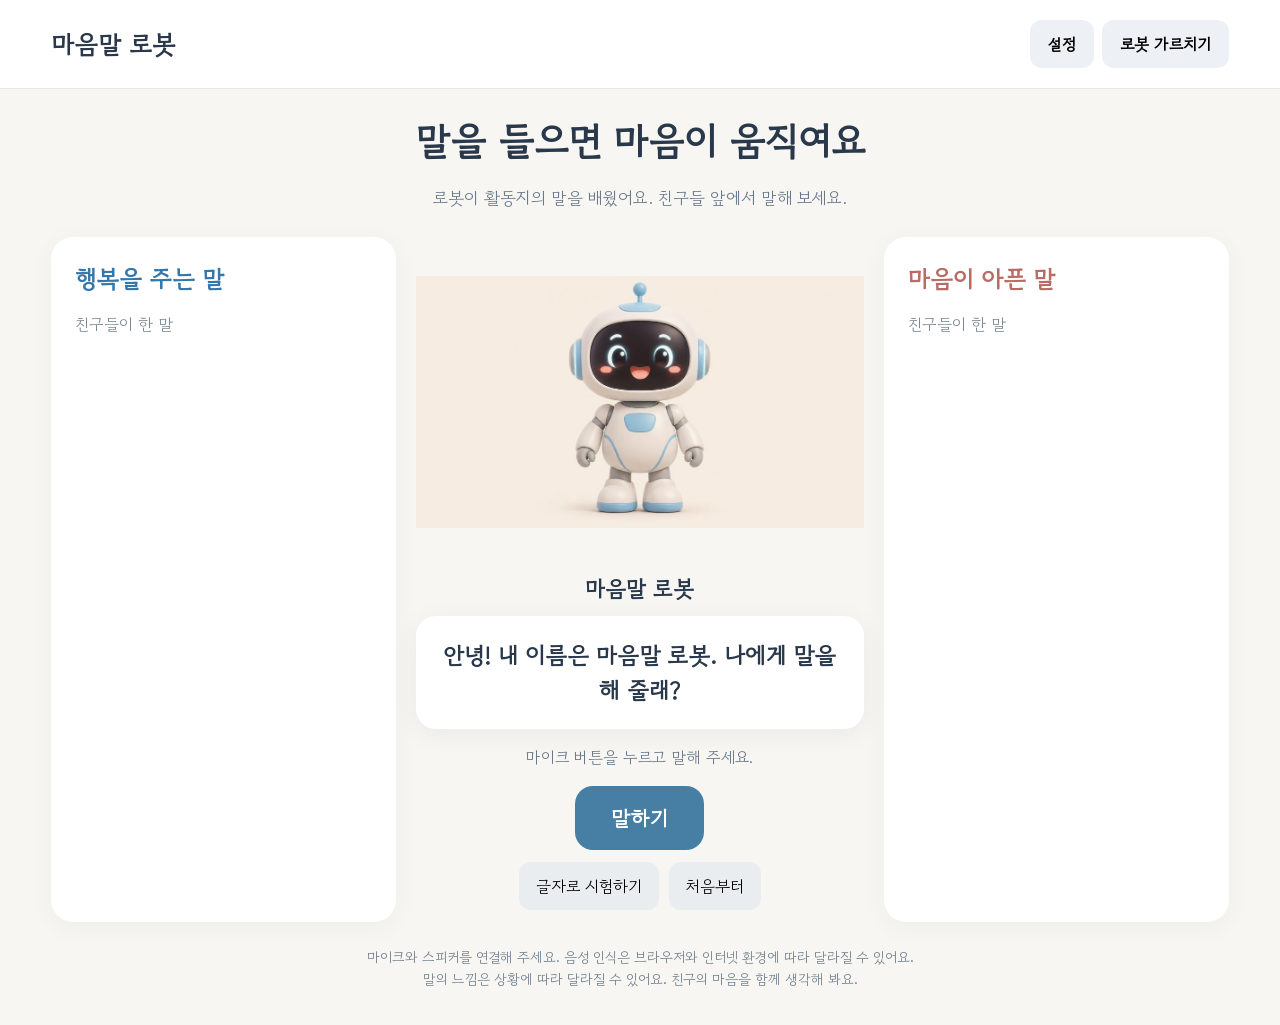
==== mind-robot/index.html @ b40e1dd5 "Allow configuring the robot name" ====
<!doctype html><html lang="ko"><head><meta charset="utf-8"><meta name="viewport" content="width=device-width,initial-scale=1"><title>마음말 로봇</title><style>
@import url('https://fonts.googleapis.com/css2?family=Gowun+Dodum&display=swap');*{box-sizing:border-box}body{margin:0;background:#f7f6f2;color:#29384a;font-family:'S-Core Dream','Gowun Dodum',sans-serif;word-break:keep-all}header{padding:20px 4vw;display:flex;align-items:center;justify-content:space-between;border-bottom:1px solid #e3e5e6;background:white}header strong{font-size:25px}.header-actions{display:flex;gap:8px}.robot-name{font-size:22px;font-weight:bold;margin:0 0 12px}.name-input{width:100%;padding:13px;border:1px solid #ccd5dc;border-radius:10px;font:inherit;font-size:18px}.name-actions{display:flex;gap:10px;margin-top:18px}.name-save{background:#477fa4;color:white;border-radius:10px;padding:12px 20px}.name-error{color:#a94343;min-height:1.5em}button{font:inherit;cursor:pointer;border:0}button:focus-visible{outline:3px solid #416da0}.topbtn{background:#edf1f5;border-radius:12px;padding:12px 18px;font-weight:bold}.intro{text-align:center;margin:24px 0 8px}.intro h1{margin:0;font-size:clamp(25px,3vw,38px)}.intro p{color:#69798a;font-size:17px}.board{max-width:1500px;margin:auto;display:grid;grid-template-columns:1fr 1.3fr 1fr;gap:20px;padding:10px 4vw}.side{background:white;border-radius:22px;padding:24px;min-height:420px;box-shadow:0 5px 25px #3443540c}.side h2{margin:0;font-size:24px}.side p{color:#7b8995}.good h2{color:#3477aa}.bad h2{color:#b86c66}.words{display:flex;flex-wrap:wrap;gap:10px;align-content:start}.word{border-radius:12px;padding:10px 14px;font-size:18px;background:#ecf5fa}.bad .word{background:#fbefed}.center{text-align:center}.robot{width:min(100%,460px);height:330px;object-fit:contain;mix-blend-mode:multiply}.bubble{background:white;border-radius:20px;padding:22px;min-height:95px;font-size:23px;font-weight:bold;box-shadow:0 5px 24px #34435412;line-height:1.5}.heard{min-height:25px;color:#69798a}.mic{background:#477fa4;color:white;font-size:21px;font-weight:bold;border-radius:18px;padding:17px 36px}.mic:disabled{background:#91a5b0}.actions{display:flex;justify-content:center;gap:10px;margin:12px}.small{background:#e9edf0;border-radius:12px;padding:12px 17px}.note{text-align:center;color:#71808e;font-size:14px;line-height:1.6;padding:0 15px 20px}dialog{border:0;border-radius:22px;max-width:900px;width:92%;max-height:90vh;padding:28px;color:#29384a}dialog::backdrop{background:#24344499}.dialoghead{display:flex;justify-content:space-between;align-items:center}.dialoghead h2{margin:0}.tabs{display:flex;gap:10px;margin:20px 0}.tab{padding:12px 18px;border-radius:12px;background:#e9edf0}.tab.active{background:#477fa4;color:white}.pool{display:flex;flex-wrap:wrap;gap:9px}.pool button{background:#f0f3f5;border-radius:12px;padding:12px 15px;font-size:17px}.pool button.taught{background:#deebdf;color:#4d7052}.trainhint{line-height:1.6;color:#687985}.manual{display:flex;gap:8px;margin-top:18px}.manual input{flex:1;border:1px solid #ccd5dc;border-radius:10px;padding:12px;font:inherit;min-width:0}.manual button{border-radius:10px;background:#477fa4;color:white;padding:12px}.choose{display:none;margin:14px auto}.choose button{padding:12px;border-radius:10px;margin:4px}.status{font-size:14px;color:#758592}@media(max-width:750px){header strong{font-size:20px}.board{grid-template-columns:1fr 1fr;gap:10px;padding:8px 12px}.center{grid-column:1/-1;grid-row:1}.side{min-height:170px;padding:16px}.side h2{font-size:19px}.robot{height:230px}.bubble{font-size:19px}.word{font-size:15px}.intro p{padding:0 15px}.manual{flex-wrap:wrap}}
</style></head><body><header><strong>마음말 로봇</strong><div class="header-actions"><button class="topbtn" id="settingsOpen">설정</button><button class="topbtn" id="open">로봇 가르치기</button></div></header><div class="intro"><h1>말을 들으면 마음이 움직여요</h1><p>로봇이 활동지의 말을 배웠어요. 친구들 앞에서 말해 보세요.</p></div><main class="board"><section class="side good"><h2>행복을 주는 말</h2><p>친구들이 한 말</p><div class="words" id="good"></div></section><section class="center"><img class="robot" id="robot" src="[data-uri]" alt="웃고 있는 마음말 로봇"><div class="robot-name" id="robotName">마음말 로봇</div><div class="bubble" id="reply" aria-live="polite">안녕! 나에게 말을 해 줄래?</div><p class="heard" id="heard">마이크 버튼을 누르고 말해 주세요.</p><button class="mic" id="mic">말하기</button><div class="actions"><button class="small" id="sample">글자로 시험하기</button><button class="small" id="reset">처음부터</button></div><div class="choose" id="choose"><p>처음 듣는 말이에요. 함께 정해 주세요.</p><button id="chooseGood">행복을 주는 말</button><button id="chooseBad">마음이 아픈 말</button><button id="chooseCancel">취소</button></div></section><section class="side bad"><h2>마음이 아픈 말</h2><p>친구들이 한 말</p><div class="words" id="bad"></div></section></main><p class="note">마이크와 스피커를 연결해 주세요. 음성 인식은 브라우저와 인터넷 환경에 따라 달라질 수 있어요.<br>말의 느낌은 상황에 따라 달라질 수 있어요. 친구의 마음을 함께 생각해 봐요.</p><dialog id="settings"><div class="dialoghead"><h2>로봇 설정</h2><button class="small" id="settingsClose" type="button">닫기</button></div><p class="trainhint"><label for="nameInput">로봇 이름</label></p><input class="name-input" id="nameInput" maxlength="20" autocomplete="off" placeholder="로봇 이름을 입력해 주세요"><p class="name-error" id="nameError" aria-live="polite"></p><div class="name-actions"><button class="name-save" id="nameSave" type="button">이름 저장</button></div><p class="status">이름은 이 기기에 저장됩니다.</p></dialog><dialog id="dialog"><div class="dialoghead"><h2>로봇에게 말 가르치기</h2><button class="small" id="close">닫기</button></div><p class="trainhint">1. 말의 종류를 고르세요. 2. 활동지의 말을 하나씩 눌러 로봇에게 가르쳐 주세요.<br>이미 가르친 말을 다시 누르면 배운 내용이 지워져요.</p><div class="tabs"><button class="tab active" data-tab="good">행복을 주는 말</button><button class="tab" data-tab="bad">마음이 아픈 말</button></div><div class="pool" id="pool"></div><div class="manual"><input id="newWord" placeholder="새로운 말을 적어 추가하기" maxlength="60"><button id="add">선택한 종류로 가르치기</button></div><p class="status">배운 말은 이 기기에 저장됩니다.</p></dialog><script>
const presets={good:['사랑해','힘 내','고마워','네가 있어 좋아','같이 놀자','진짜 잘한다','최고야','자랑스러워','나랑 놀자','내가 도와 줄게','괜찮아 그럴 수 있어','넌 할 수 있어','응원할게','넌 좋은 친구야','다 잘 될 거야','좋아해','귀여워','미안해','너랑 놀면 재미있어','반가워','화이팅','마음이 따뜻하구나','예쁘다','멋지다'],bad:['하지마','싫어','너랑 안 놀거야','저리가','넌 할 수 없어','너 바보야','이것도 몰라','왜 이렇게 키가 작아','뚱뚱해','이거 다 내거야','선생님한테 이를거야','네가 그랬잖아','내 생일파티에 너 초대 안할거야','내 맘대로 해야 해','너는 우리 모둠 하지마','왜 그렇게 생겼어','나 널 안 좋아해']};let learned={good:[...presets.good],bad:[...presets.bad]};try{let v=JSON.parse(localStorage.getItem('mindrobot-v2'));if(v&&Array.isArray(v.good)&&Array.isArray(v.bad))learned=v}catch(e){}let tab='good',pending='';let spoken={good:[],bad:[]};const $=id=>document.getElementById(id);let robotName='마음말 로봇';try{robotName=localStorage.getItem('mindrobot-name')?.trim()||robotName}catch(e){}function greeting(){return `안녕! 내 이름은 ${robotName}. 나에게 말을 해 줄래?`}function applyName(){ $('robotName').textContent=robotName;$('robot').alt=`웃고 있는 ${robotName}`;document.title=robotName;$('reply').textContent=greeting()}$('settingsOpen').onclick=()=>{$('nameInput').value=robotName;$('nameError').textContent='';$('settings').showModal()};$('settingsClose').onclick=()=>$('settings').close();$('nameSave').onclick=()=>{const value=$('nameInput').value.trim();if(!value){$('nameError').textContent='로봇 이름을 입력해 주세요.';return}try{localStorage.setItem('mindrobot-name',value)}catch(e){$('nameError').textContent='이 기기에 이름을 저장할 수 없어요.';return}robotName=value;applyName();$('settings').close()};function save(){localStorage.setItem('mindrobot-v2',JSON.stringify(learned));render()}function norm(s){return s.replace(/[\s.,!?~。]/g,'').toLowerCase()}function render(){for(const t of ['good','bad']){$(t).replaceChildren(...spoken[t].map(w=>{let x=document.createElement('span');x.className='word';x.textContent=w;return x}))}let arr=[...new Set([...presets[tab],...learned[tab]])];$('pool').replaceChildren(...arr.map(w=>{let b=document.createElement('button');b.textContent=w;b.className=learned[tab].includes(w)?'taught':'';b.onclick=()=>{if(learned[tab].includes(w))learned[tab]=learned[tab].filter(x=>x!==w);else{learned[tab==='good'?'bad':'good']=learned[tab==='good'?'bad':'good'].filter(x=>norm(x)!==norm(w));learned[tab].push(w)}save()};return b}));document.querySelectorAll('.tab').forEach(x=>x.classList.toggle('active',x.dataset.tab===tab))}function speak(text){$('reply').textContent=text;if('speechSynthesis'in window){speechSynthesis.cancel();let u=new SpeechSynthesisUtterance(text);u.lang='ko-KR';u.rate=.9;speechSynthesis.speak(u)}}function respond(s){s=s.trim();if(!s)return;pending=s;$('heard').textContent='내가 한 말: '+s;let n=norm(s);let type=['good','bad'].find(t=>learned[t].some(w=>norm(w)===n));if(!type){$('choose').style.display='block';speak('처음 듣는 말이야. 어떤 말인지 함께 알려 줄래?');return}$('choose').style.display='none';spoken[type].push(s);render();speak(type==='good'?`“${s}”라고 말해 줘서 고마워. 내 마음이 따뜻해졌어.`:`“${s}”라는 말을 들으니 내 마음이 슬퍼. 조금 더 따뜻하게 말해 줄 수 있을까?`)}$('open').onclick=()=>$('dialog').showModal();$('close').onclick=()=>$('dialog').close();document.querySelectorAll('.tab').forEach(b=>b.onclick=()=>{tab=b.dataset.tab;render()});$('add').onclick=()=>{let w=$('newWord').value.trim();if(!w)return;learned.good=learned.good.filter(x=>norm(x)!==norm(w));learned.bad=learned.bad.filter(x=>norm(x)!==norm(w));learned[tab].push(w);$('newWord').value='';save()};for(const t of ['good','bad'])$('choose'+(t==='good'?'Good':'Bad')).onclick=()=>{learned[t].push(pending);save();respond(pending)};$('chooseCancel').onclick=()=>{$('choose').style.display='none'};$('sample').onclick=()=>{let s=prompt('로봇에게 할 말을 적어 주세요');if(s)respond(s)};$('reset').onclick=()=>{if(confirm('친구들이 말한 내용을 모두 지우고 새로 시작할까요?')){spoken={good:[],bad:[]};render();$('heard').textContent='마이크 버튼을 누르고 말해 주세요.';$('choose').style.display='none';speak(greeting())}};const Recognition=window.SpeechRecognition||window.webkitSpeechRecognition;$('mic').onclick=()=>{if(!Recognition){$('heard').textContent='이 브라우저에서는 음성 인식을 사용할 수 없어요. 글자로 시험해 주세요.';return}let r=new Recognition();r.lang='ko-KR';r.interimResults=false;r.onstart=()=>{$('mic').textContent='듣고 있어요…';$('mic').disabled=true};r.onresult=e=>respond(e.results[0][0].transcript);r.onerror=e=>{$('heard').textContent=e.error==='not-allowed'?'마이크 사용을 허용해 주세요.':'잘 듣지 못했어요. 다시 말해 주세요.'};r.onend=()=>{$('mic').textContent='말하기';$('mic').disabled=false};try{r.start()}catch(e){$('heard').textContent='마이크를 시작할 수 없어요.'}};render();applyName();
</script></body></html>
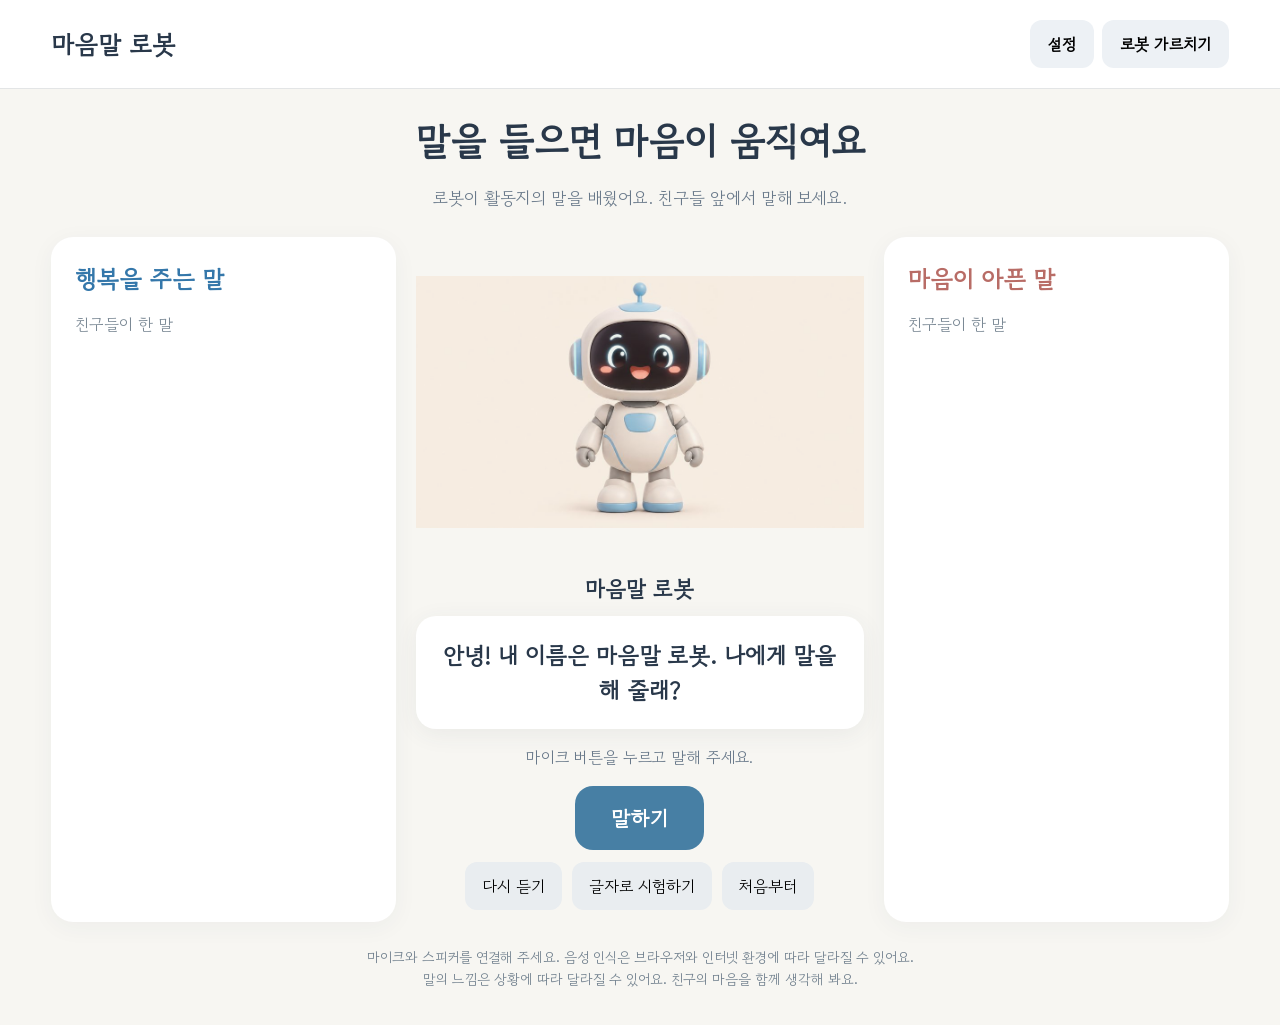
==== commit d6f12039: "Add selectable Korean voices and replay" ====
--- a/mind-robot/index.html
+++ b/mind-robot/index.html
@@ -1,5 +1,5 @@
 <!doctype html><html lang="ko"><head><meta charset="utf-8"><meta name="viewport" content="width=device-width,initial-scale=1"><title>마음말 로봇</title><style>
 @import url('https://fonts.googleapis.com/css2?family=Gowun+Dodum&display=swap');*{box-sizing:border-box}body{margin:0;background:#f7f6f2;color:#29384a;font-family:'S-Core Dream','Gowun Dodum',sans-serif;word-break:keep-all}header{padding:20px 4vw;display:flex;align-items:center;justify-content:space-between;border-bottom:1px solid #e3e5e6;background:white}header strong{font-size:25px}.header-actions{display:flex;gap:8px}.robot-name{font-size:22px;font-weight:bold;margin:0 0 12px}.name-input{width:100%;padding:13px;border:1px solid #ccd5dc;border-radius:10px;font:inherit;font-size:18px}.name-actions{display:flex;gap:10px;margin-top:18px}.name-save{background:#477fa4;color:white;border-radius:10px;padding:12px 20px}.name-error{color:#a94343;min-height:1.5em}button{font:inherit;cursor:pointer;border:0}button:focus-visible{outline:3px solid #416da0}.topbtn{background:#edf1f5;border-radius:12px;padding:12px 18px;font-weight:bold}.intro{text-align:center;margin:24px 0 8px}.intro h1{margin:0;font-size:clamp(25px,3vw,38px)}.intro p{color:#69798a;font-size:17px}.board{max-width:1500px;margin:auto;display:grid;grid-template-columns:1fr 1.3fr 1fr;gap:20px;padding:10px 4vw}.side{background:white;border-radius:22px;padding:24px;min-height:420px;box-shadow:0 5px 25px #3443540c}.side h2{margin:0;font-size:24px}.side p{color:#7b8995}.good h2{color:#3477aa}.bad h2{color:#b86c66}.words{display:flex;flex-wrap:wrap;gap:10px;align-content:start}.word{border-radius:12px;padding:10px 14px;font-size:18px;background:#ecf5fa}.bad .word{background:#fbefed}.center{text-align:center}.robot{width:min(100%,460px);height:330px;object-fit:contain;mix-blend-mode:multiply}.bubble{background:white;border-radius:20px;padding:22px;min-height:95px;font-size:23px;font-weight:bold;box-shadow:0 5px 24px #34435412;line-height:1.5}.heard{min-height:25px;color:#69798a}.mic{background:#477fa4;color:white;font-size:21px;font-weight:bold;border-radius:18px;padding:17px 36px}.mic:disabled{background:#91a5b0}.actions{display:flex;justify-content:center;gap:10px;margin:12px}.small{background:#e9edf0;border-radius:12px;padding:12px 17px}.note{text-align:center;color:#71808e;font-size:14px;line-height:1.6;padding:0 15px 20px}dialog{border:0;border-radius:22px;max-width:900px;width:92%;max-height:90vh;padding:28px;color:#29384a}dialog::backdrop{background:#24344499}.dialoghead{display:flex;justify-content:space-between;align-items:center}.dialoghead h2{margin:0}.tabs{display:flex;gap:10px;margin:20px 0}.tab{padding:12px 18px;border-radius:12px;background:#e9edf0}.tab.active{background:#477fa4;color:white}.pool{display:flex;flex-wrap:wrap;gap:9px}.pool button{background:#f0f3f5;border-radius:12px;padding:12px 15px;font-size:17px}.pool button.taught{background:#deebdf;color:#4d7052}.trainhint{line-height:1.6;color:#687985}.manual{display:flex;gap:8px;margin-top:18px}.manual input{flex:1;border:1px solid #ccd5dc;border-radius:10px;padding:12px;font:inherit;min-width:0}.manual button{border-radius:10px;background:#477fa4;color:white;padding:12px}.choose{display:none;margin:14px auto}.choose button{padding:12px;border-radius:10px;margin:4px}.status{font-size:14px;color:#758592}@media(max-width:750px){header strong{font-size:20px}.board{grid-template-columns:1fr 1fr;gap:10px;padding:8px 12px}.center{grid-column:1/-1;grid-row:1}.side{min-height:170px;padding:16px}.side h2{font-size:19px}.robot{height:230px}.bubble{font-size:19px}.word{font-size:15px}.intro p{padding:0 15px}.manual{flex-wrap:wrap}}
-</style></head><body><header><strong>마음말 로봇</strong><div class="header-actions"><button class="topbtn" id="settingsOpen">설정</button><button class="topbtn" id="open">로봇 가르치기</button></div></header><div class="intro"><h1>말을 들으면 마음이 움직여요</h1><p>로봇이 활동지의 말을 배웠어요. 친구들 앞에서 말해 보세요.</p></div><main class="board"><section class="side good"><h2>행복을 주는 말</h2><p>친구들이 한 말</p><div class="words" id="good"></div></section><section class="center"><img class="robot" id="robot" src="[data-uri]" alt="웃고 있는 마음말 로봇"><div class="robot-name" id="robotName">마음말 로봇</div><div class="bubble" id="reply" aria-live="polite">안녕! 나에게 말을 해 줄래?</div><p class="heard" id="heard">마이크 버튼을 누르고 말해 주세요.</p><button class="mic" id="mic">말하기</button><div class="actions"><button class="small" id="sample">글자로 시험하기</button><button class="small" id="reset">처음부터</button></div><div class="choose" id="choose"><p>처음 듣는 말이에요. 함께 정해 주세요.</p><button id="chooseGood">행복을 주는 말</button><button id="chooseBad">마음이 아픈 말</button><button id="chooseCancel">취소</button></div></section><section class="side bad"><h2>마음이 아픈 말</h2><p>친구들이 한 말</p><div class="words" id="bad"></div></section></main><p class="note">마이크와 스피커를 연결해 주세요. 음성 인식은 브라우저와 인터넷 환경에 따라 달라질 수 있어요.<br>말의 느낌은 상황에 따라 달라질 수 있어요. 친구의 마음을 함께 생각해 봐요.</p><dialog id="settings"><div class="dialoghead"><h2>로봇 설정</h2><button class="small" id="settingsClose" type="button">닫기</button></div><p class="trainhint"><label for="nameInput">로봇 이름</label></p><input class="name-input" id="nameInput" maxlength="20" autocomplete="off" placeholder="로봇 이름을 입력해 주세요"><p class="name-error" id="nameError" aria-live="polite"></p><div class="name-actions"><button class="name-save" id="nameSave" type="button">이름 저장</button></div><p class="status">이름은 이 기기에 저장됩니다.</p></dialog><dialog id="dialog"><div class="dialoghead"><h2>로봇에게 말 가르치기</h2><button class="small" id="close">닫기</button></div><p class="trainhint">1. 말의 종류를 고르세요. 2. 활동지의 말을 하나씩 눌러 로봇에게 가르쳐 주세요.<br>이미 가르친 말을 다시 누르면 배운 내용이 지워져요.</p><div class="tabs"><button class="tab active" data-tab="good">행복을 주는 말</button><button class="tab" data-tab="bad">마음이 아픈 말</button></div><div class="pool" id="pool"></div><div class="manual"><input id="newWord" placeholder="새로운 말을 적어 추가하기" maxlength="60"><button id="add">선택한 종류로 가르치기</button></div><p class="status">배운 말은 이 기기에 저장됩니다.</p></dialog><script>
-const presets={good:['사랑해','힘 내','고마워','네가 있어 좋아','같이 놀자','진짜 잘한다','최고야','자랑스러워','나랑 놀자','내가 도와 줄게','괜찮아 그럴 수 있어','넌 할 수 있어','응원할게','넌 좋은 친구야','다 잘 될 거야','좋아해','귀여워','미안해','너랑 놀면 재미있어','반가워','화이팅','마음이 따뜻하구나','예쁘다','멋지다'],bad:['하지마','싫어','너랑 안 놀거야','저리가','넌 할 수 없어','너 바보야','이것도 몰라','왜 이렇게 키가 작아','뚱뚱해','이거 다 내거야','선생님한테 이를거야','네가 그랬잖아','내 생일파티에 너 초대 안할거야','내 맘대로 해야 해','너는 우리 모둠 하지마','왜 그렇게 생겼어','나 널 안 좋아해']};let learned={good:[...presets.good],bad:[...presets.bad]};try{let v=JSON.parse(localStorage.getItem('mindrobot-v2'));if(v&&Array.isArray(v.good)&&Array.isArray(v.bad))learned=v}catch(e){}let tab='good',pending='';let spoken={good:[],bad:[]};const $=id=>document.getElementById(id);let robotName='마음말 로봇';try{robotName=localStorage.getItem('mindrobot-name')?.trim()||robotName}catch(e){}function greeting(){return `안녕! 내 이름은 ${robotName}. 나에게 말을 해 줄래?`}function applyName(){ $('robotName').textContent=robotName;$('robot').alt=`웃고 있는 ${robotName}`;document.title=robotName;$('reply').textContent=greeting()}$('settingsOpen').onclick=()=>{$('nameInput').value=robotName;$('nameError').textContent='';$('settings').showModal()};$('settingsClose').onclick=()=>$('settings').close();$('nameSave').onclick=()=>{const value=$('nameInput').value.trim();if(!value){$('nameError').textContent='로봇 이름을 입력해 주세요.';return}try{localStorage.setItem('mindrobot-name',value)}catch(e){$('nameError').textContent='이 기기에 이름을 저장할 수 없어요.';return}robotName=value;applyName();$('settings').close()};function save(){localStorage.setItem('mindrobot-v2',JSON.stringify(learned));render()}function norm(s){return s.replace(/[\s.,!?~。]/g,'').toLowerCase()}function render(){for(const t of ['good','bad']){$(t).replaceChildren(...spoken[t].map(w=>{let x=document.createElement('span');x.className='word';x.textContent=w;return x}))}let arr=[...new Set([...presets[tab],...learned[tab]])];$('pool').replaceChildren(...arr.map(w=>{let b=document.createElement('button');b.textContent=w;b.className=learned[tab].includes(w)?'taught':'';b.onclick=()=>{if(learned[tab].includes(w))learned[tab]=learned[tab].filter(x=>x!==w);else{learned[tab==='good'?'bad':'good']=learned[tab==='good'?'bad':'good'].filter(x=>norm(x)!==norm(w));learned[tab].push(w)}save()};return b}));document.querySelectorAll('.tab').forEach(x=>x.classList.toggle('active',x.dataset.tab===tab))}function speak(text){$('reply').textContent=text;if('speechSynthesis'in window){speechSynthesis.cancel();let u=new SpeechSynthesisUtterance(text);u.lang='ko-KR';u.rate=.9;speechSynthesis.speak(u)}}function respond(s){s=s.trim();if(!s)return;pending=s;$('heard').textContent='내가 한 말: '+s;let n=norm(s);let type=['good','bad'].find(t=>learned[t].some(w=>norm(w)===n));if(!type){$('choose').style.display='block';speak('처음 듣는 말이야. 어떤 말인지 함께 알려 줄래?');return}$('choose').style.display='none';spoken[type].push(s);render();speak(type==='good'?`“${s}”라고 말해 줘서 고마워. 내 마음이 따뜻해졌어.`:`“${s}”라는 말을 들으니 내 마음이 슬퍼. 조금 더 따뜻하게 말해 줄 수 있을까?`)}$('open').onclick=()=>$('dialog').showModal();$('close').onclick=()=>$('dialog').close();document.querySelectorAll('.tab').forEach(b=>b.onclick=()=>{tab=b.dataset.tab;render()});$('add').onclick=()=>{let w=$('newWord').value.trim();if(!w)return;learned.good=learned.good.filter(x=>norm(x)!==norm(w));learned.bad=learned.bad.filter(x=>norm(x)!==norm(w));learned[tab].push(w);$('newWord').value='';save()};for(const t of ['good','bad'])$('choose'+(t==='good'?'Good':'Bad')).onclick=()=>{learned[t].push(pending);save();respond(pending)};$('chooseCancel').onclick=()=>{$('choose').style.display='none'};$('sample').onclick=()=>{let s=prompt('로봇에게 할 말을 적어 주세요');if(s)respond(s)};$('reset').onclick=()=>{if(confirm('친구들이 말한 내용을 모두 지우고 새로 시작할까요?')){spoken={good:[],bad:[]};render();$('heard').textContent='마이크 버튼을 누르고 말해 주세요.';$('choose').style.display='none';speak(greeting())}};const Recognition=window.SpeechRecognition||window.webkitSpeechRecognition;$('mic').onclick=()=>{if(!Recognition){$('heard').textContent='이 브라우저에서는 음성 인식을 사용할 수 없어요. 글자로 시험해 주세요.';return}let r=new Recognition();r.lang='ko-KR';r.interimResults=false;r.onstart=()=>{$('mic').textContent='듣고 있어요…';$('mic').disabled=true};r.onresult=e=>respond(e.results[0][0].transcript);r.onerror=e=>{$('heard').textContent=e.error==='not-allowed'?'마이크 사용을 허용해 주세요.':'잘 듣지 못했어요. 다시 말해 주세요.'};r.onend=()=>{$('mic').textContent='말하기';$('mic').disabled=false};try{r.start()}catch(e){$('heard').textContent='마이크를 시작할 수 없어요.'}};render();applyName();
+</style></head><body><header><strong>마음말 로봇</strong><div class="header-actions"><button class="topbtn" id="settingsOpen">설정</button><button class="topbtn" id="open">로봇 가르치기</button></div></header><div class="intro"><h1>말을 들으면 마음이 움직여요</h1><p>로봇이 활동지의 말을 배웠어요. 친구들 앞에서 말해 보세요.</p></div><main class="board"><section class="side good"><h2>행복을 주는 말</h2><p>친구들이 한 말</p><div class="words" id="good"></div></section><section class="center"><img class="robot" id="robot" src="[data-uri]" alt="웃고 있는 마음말 로봇"><div class="robot-name" id="robotName">마음말 로봇</div><div class="bubble" id="reply" aria-live="polite">안녕! 나에게 말을 해 줄래?</div><p class="heard" id="heard">마이크 버튼을 누르고 말해 주세요.</p><button class="mic" id="mic">말하기</button><div class="actions"><button class="small" id="replay">다시 듣기</button><button class="small" id="sample">글자로 시험하기</button><button class="small" id="reset">처음부터</button></div><div class="choose" id="choose"><p>처음 듣는 말이에요. 함께 정해 주세요.</p><button id="chooseGood">행복을 주는 말</button><button id="chooseBad">마음이 아픈 말</button><button id="chooseCancel">취소</button></div></section><section class="side bad"><h2>마음이 아픈 말</h2><p>친구들이 한 말</p><div class="words" id="bad"></div></section></main><p class="note">마이크와 스피커를 연결해 주세요. 음성 인식은 브라우저와 인터넷 환경에 따라 달라질 수 있어요.<br>말의 느낌은 상황에 따라 달라질 수 있어요. 친구의 마음을 함께 생각해 봐요.</p><dialog id="settings"><div class="dialoghead"><h2>로봇 설정</h2><button class="small" id="settingsClose" type="button">닫기</button></div><p class="trainhint"><label for="nameInput">로봇 이름</label></p><input class="name-input" id="nameInput" maxlength="20" autocomplete="off" placeholder="로봇 이름을 입력해 주세요"><p class="name-error" id="nameError" aria-live="polite"></p><div class="name-actions"><button class="name-save" id="nameSave" type="button">이름 저장</button></div><p class="trainhint"><label for="voiceSelect">로봇 목소리</label></p><select class="name-input" id="voiceSelect"><option value="">기본 한국어 목소리</option></select><div class="name-actions"><button class="small" id="voiceTest" type="button">목소리 들어보기</button></div><p class="status" id="voiceStatus">선택한 이름과 목소리는 이 기기에 저장됩니다.</p></dialog><dialog id="dialog"><div class="dialoghead"><h2>로봇에게 말 가르치기</h2><button class="small" id="close">닫기</button></div><p class="trainhint">1. 말의 종류를 고르세요. 2. 활동지의 말을 하나씩 눌러 로봇에게 가르쳐 주세요.<br>이미 가르친 말을 다시 누르면 배운 내용이 지워져요.</p><div class="tabs"><button class="tab active" data-tab="good">행복을 주는 말</button><button class="tab" data-tab="bad">마음이 아픈 말</button></div><div class="pool" id="pool"></div><div class="manual"><input id="newWord" placeholder="새로운 말을 적어 추가하기" maxlength="60"><button id="add">선택한 종류로 가르치기</button></div><p class="status">배운 말은 이 기기에 저장됩니다.</p></dialog><script>
+const presets={good:['사랑해','힘 내','고마워','네가 있어 좋아','같이 놀자','진짜 잘한다','최고야','자랑스러워','나랑 놀자','내가 도와 줄게','괜찮아 그럴 수 있어','넌 할 수 있어','응원할게','넌 좋은 친구야','다 잘 될 거야','좋아해','귀여워','미안해','너랑 놀면 재미있어','반가워','화이팅','마음이 따뜻하구나','예쁘다','멋지다'],bad:['하지마','싫어','너랑 안 놀거야','저리가','넌 할 수 없어','너 바보야','이것도 몰라','왜 이렇게 키가 작아','뚱뚱해','이거 다 내거야','선생님한테 이를거야','네가 그랬잖아','내 생일파티에 너 초대 안할거야','내 맘대로 해야 해','너는 우리 모둠 하지마','왜 그렇게 생겼어','나 널 안 좋아해']};let learned={good:[...presets.good],bad:[...presets.bad]};try{let v=JSON.parse(localStorage.getItem('mindrobot-v2'));if(v&&Array.isArray(v.good)&&Array.isArray(v.bad))learned=v}catch(e){}let tab='good',pending='';let spoken={good:[],bad:[]};const $=id=>document.getElementById(id);let robotName='마음말 로봇';try{robotName=localStorage.getItem('mindrobot-name')?.trim()||robotName}catch(e){}function greeting(){return `안녕! 내 이름은 ${robotName}. 나에게 말을 해 줄래?`}function applyName(){ $('robotName').textContent=robotName;$('robot').alt=`웃고 있는 ${robotName}`;document.title=robotName;$('reply').textContent=greeting()}$('settingsOpen').onclick=()=>{$('nameInput').value=robotName;$('nameError').textContent='';$('settings').showModal()};$('settingsClose').onclick=()=>$('settings').close();$('nameSave').onclick=()=>{const value=$('nameInput').value.trim();if(!value){$('nameError').textContent='로봇 이름을 입력해 주세요.';return}try{localStorage.setItem('mindrobot-name',value)}catch(e){$('nameError').textContent='이 기기에 이름을 저장할 수 없어요.';return}robotName=value;applyName();$('settings').close()};function save(){localStorage.setItem('mindrobot-v2',JSON.stringify(learned));render()}function norm(s){return s.replace(/[\s.,!?~。]/g,'').toLowerCase()}function render(){for(const t of ['good','bad']){$(t).replaceChildren(...spoken[t].map(w=>{let x=document.createElement('span');x.className='word';x.textContent=w;return x}))}let arr=[...new Set([...presets[tab],...learned[tab]])];$('pool').replaceChildren(...arr.map(w=>{let b=document.createElement('button');b.textContent=w;b.className=learned[tab].includes(w)?'taught':'';b.onclick=()=>{if(learned[tab].includes(w))learned[tab]=learned[tab].filter(x=>x!==w);else{learned[tab==='good'?'bad':'good']=learned[tab==='good'?'bad':'good'].filter(x=>norm(x)!==norm(w));learned[tab].push(w)}save()};return b}));document.querySelectorAll('.tab').forEach(x=>x.classList.toggle('active',x.dataset.tab===tab))}let selectedVoice='';try{selectedVoice=localStorage.getItem('mindrobot-voice')||''}catch(e){}function refreshVoices(){const sel=$('voiceSelect');const voices=('speechSynthesis' in window?speechSynthesis.getVoices():[]).filter(v=>/^ko([_-]|$)/i.test(v.lang));sel.replaceChildren();let opt=document.createElement('option');opt.value='';opt.textContent='기본 한국어 목소리';sel.appendChild(opt);voices.forEach(v=>{let o=document.createElement('option');o.value=v.voiceURI;o.textContent=v.name;sel.appendChild(o)});sel.value=voices.some(v=>v.voiceURI===selectedVoice)?selectedVoice:'';$('voiceStatus').textContent=voices.length?'선택한 이름과 목소리는 이 기기에 저장됩니다.':'이 기기에서 사용 가능한 한국어 목소리를 확인해 주세요.'}if('speechSynthesis' in window){speechSynthesis.addEventListener('voiceschanged',refreshVoices);refreshVoices()}else{$('voiceStatus').textContent='이 브라우저에서는 목소리 기능을 사용할 수 없어요.'}$('voiceSelect').onchange=()=>{selectedVoice=$('voiceSelect').value;try{localStorage.setItem('mindrobot-voice',selectedVoice)}catch(e){$('voiceStatus').textContent='목소리를 저장할 수 없어요.'}};$('voiceTest').onclick=()=>{speak('안녕! 오늘도 만나서 반가워.')};$('replay').onclick=()=>speak($('reply').textContent);function speak(text){$('reply').textContent=text;if('speechSynthesis'in window){speechSynthesis.cancel();let u=new SpeechSynthesisUtterance(text);u.lang='ko-KR';u.rate=.95;let voices=speechSynthesis.getVoices().filter(v=>/^ko([_-]|$)/i.test(v.lang));let voice=voices.find(v=>v.voiceURI===selectedVoice)||voices.find(v=>/natural|neural|premium|enhanced|자연/i.test(v.name))||voices[0];if(voice)u.voice=voice;speechSynthesis.speak(u)}}function respond(s){s=s.trim();if(!s)return;pending=s;$('heard').textContent='내가 한 말: '+s;let n=norm(s);let type=['good','bad'].find(t=>learned[t].some(w=>norm(w)===n));if(!type){$('choose').style.display='block';speak('처음 듣는 말이야. 어떤 말인지 함께 알려 줄래?');return}$('choose').style.display='none';spoken[type].push(s);render();speak(type==='good'?`“${s}”라고 말해 줘서 고마워. 내 마음이 따뜻해졌어.`:`“${s}”라는 말을 들으니 내 마음이 슬퍼. 조금 더 따뜻하게 말해 줄 수 있을까?`)}$('open').onclick=()=>$('dialog').showModal();$('close').onclick=()=>$('dialog').close();document.querySelectorAll('.tab').forEach(b=>b.onclick=()=>{tab=b.dataset.tab;render()});$('add').onclick=()=>{let w=$('newWord').value.trim();if(!w)return;learned.good=learned.good.filter(x=>norm(x)!==norm(w));learned.bad=learned.bad.filter(x=>norm(x)!==norm(w));learned[tab].push(w);$('newWord').value='';save()};for(const t of ['good','bad'])$('choose'+(t==='good'?'Good':'Bad')).onclick=()=>{learned[t].push(pending);save();respond(pending)};$('chooseCancel').onclick=()=>{$('choose').style.display='none'};$('sample').onclick=()=>{let s=prompt('로봇에게 할 말을 적어 주세요');if(s)respond(s)};$('reset').onclick=()=>{if(confirm('친구들이 말한 내용을 모두 지우고 새로 시작할까요?')){spoken={good:[],bad:[]};render();$('heard').textContent='마이크 버튼을 누르고 말해 주세요.';$('choose').style.display='none';speak(greeting())}};const Recognition=window.SpeechRecognition||window.webkitSpeechRecognition;$('mic').onclick=()=>{if(!Recognition){$('heard').textContent='이 브라우저에서는 음성 인식을 사용할 수 없어요. 글자로 시험해 주세요.';return}let r=new Recognition();r.lang='ko-KR';r.interimResults=false;r.onstart=()=>{$('mic').textContent='듣고 있어요…';$('mic').disabled=true};r.onresult=e=>respond(e.results[0][0].transcript);r.onerror=e=>{$('heard').textContent=e.error==='not-allowed'?'마이크 사용을 허용해 주세요.':'잘 듣지 못했어요. 다시 말해 주세요.'};r.onend=()=>{$('mic').textContent='말하기';$('mic').disabled=false};try{r.start()}catch(e){$('heard').textContent='마이크를 시작할 수 없어요.'}};render();applyName();
 </script></body></html>
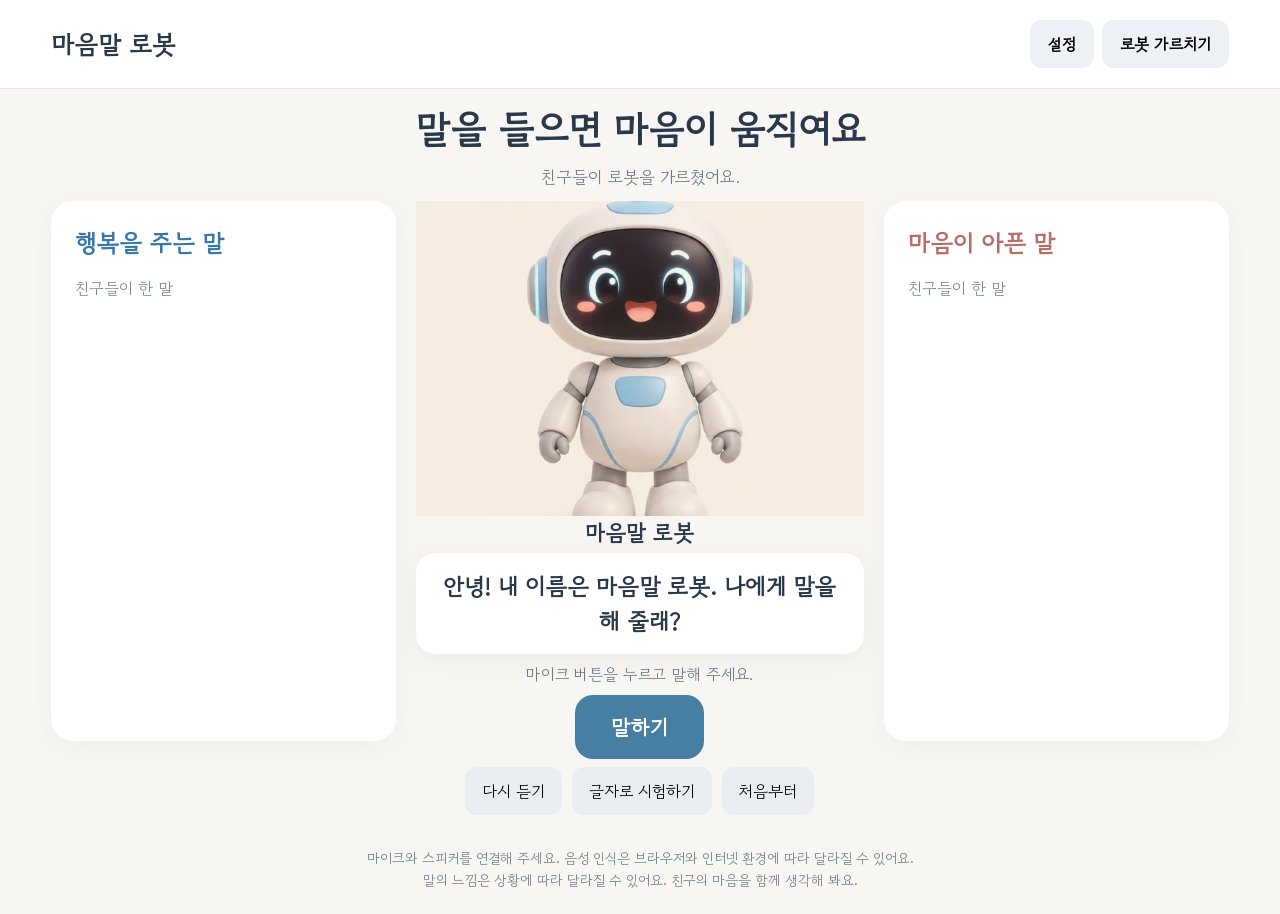
==== commit 9c0e1e2d: "Clarify robot responses and enlarge robot" ====
--- a/mind-robot/index.html
+++ b/mind-robot/index.html
@@ -1,5 +1,5 @@
 <!doctype html><html lang="ko"><head><meta charset="utf-8"><meta name="viewport" content="width=device-width,initial-scale=1"><title>마음말 로봇</title><style>
-@import url('https://fonts.googleapis.com/css2?family=Gowun+Dodum&display=swap');*{box-sizing:border-box}body{margin:0;background:#f7f6f2;color:#29384a;font-family:'S-Core Dream','Gowun Dodum',sans-serif;word-break:keep-all}header{padding:20px 4vw;display:flex;align-items:center;justify-content:space-between;border-bottom:1px solid #e3e5e6;background:white}header strong{font-size:25px}.header-actions{display:flex;gap:8px}.robot-name{font-size:22px;font-weight:bold;margin:0 0 12px}.name-input{width:100%;padding:13px;border:1px solid #ccd5dc;border-radius:10px;font:inherit;font-size:18px}.name-actions{display:flex;gap:10px;margin-top:18px}.name-save{background:#477fa4;color:white;border-radius:10px;padding:12px 20px}.name-error{color:#a94343;min-height:1.5em}button{font:inherit;cursor:pointer;border:0}button:focus-visible{outline:3px solid #416da0}.topbtn{background:#edf1f5;border-radius:12px;padding:12px 18px;font-weight:bold}.intro{text-align:center;margin:24px 0 8px}.intro h1{margin:0;font-size:clamp(25px,3vw,38px)}.intro p{color:#69798a;font-size:17px}.board{max-width:1500px;margin:auto;display:grid;grid-template-columns:1fr 1.3fr 1fr;gap:20px;padding:10px 4vw}.side{background:white;border-radius:22px;padding:24px;min-height:420px;box-shadow:0 5px 25px #3443540c}.side h2{margin:0;font-size:24px}.side p{color:#7b8995}.good h2{color:#3477aa}.bad h2{color:#b86c66}.words{display:flex;flex-wrap:wrap;gap:10px;align-content:start}.word{border-radius:12px;padding:10px 14px;font-size:18px;background:#ecf5fa}.bad .word{background:#fbefed}.center{text-align:center}.robot{width:min(100%,460px);height:330px;object-fit:contain;mix-blend-mode:multiply}.bubble{background:white;border-radius:20px;padding:22px;min-height:95px;font-size:23px;font-weight:bold;box-shadow:0 5px 24px #34435412;line-height:1.5}.heard{min-height:25px;color:#69798a}.mic{background:#477fa4;color:white;font-size:21px;font-weight:bold;border-radius:18px;padding:17px 36px}.mic:disabled{background:#91a5b0}.actions{display:flex;justify-content:center;gap:10px;margin:12px}.small{background:#e9edf0;border-radius:12px;padding:12px 17px}.note{text-align:center;color:#71808e;font-size:14px;line-height:1.6;padding:0 15px 20px}dialog{border:0;border-radius:22px;max-width:900px;width:92%;max-height:90vh;padding:28px;color:#29384a}dialog::backdrop{background:#24344499}.dialoghead{display:flex;justify-content:space-between;align-items:center}.dialoghead h2{margin:0}.tabs{display:flex;gap:10px;margin:20px 0}.tab{padding:12px 18px;border-radius:12px;background:#e9edf0}.tab.active{background:#477fa4;color:white}.pool{display:flex;flex-wrap:wrap;gap:9px}.pool button{background:#f0f3f5;border-radius:12px;padding:12px 15px;font-size:17px}.pool button.taught{background:#deebdf;color:#4d7052}.trainhint{line-height:1.6;color:#687985}.manual{display:flex;gap:8px;margin-top:18px}.manual input{flex:1;border:1px solid #ccd5dc;border-radius:10px;padding:12px;font:inherit;min-width:0}.manual button{border-radius:10px;background:#477fa4;color:white;padding:12px}.choose{display:none;margin:14px auto}.choose button{padding:12px;border-radius:10px;margin:4px}.status{font-size:14px;color:#758592}@media(max-width:750px){header strong{font-size:20px}.board{grid-template-columns:1fr 1fr;gap:10px;padding:8px 12px}.center{grid-column:1/-1;grid-row:1}.side{min-height:170px;padding:16px}.side h2{font-size:19px}.robot{height:230px}.bubble{font-size:19px}.word{font-size:15px}.intro p{padding:0 15px}.manual{flex-wrap:wrap}}
-</style></head><body><header><strong>마음말 로봇</strong><div class="header-actions"><button class="topbtn" id="settingsOpen">설정</button><button class="topbtn" id="open">로봇 가르치기</button></div></header><div class="intro"><h1>말을 들으면 마음이 움직여요</h1><p>로봇이 활동지의 말을 배웠어요. 친구들 앞에서 말해 보세요.</p></div><main class="board"><section class="side good"><h2>행복을 주는 말</h2><p>친구들이 한 말</p><div class="words" id="good"></div></section><section class="center"><img class="robot" id="robot" src="[data-uri]" alt="웃고 있는 마음말 로봇"><div class="robot-name" id="robotName">마음말 로봇</div><div class="bubble" id="reply" aria-live="polite">안녕! 나에게 말을 해 줄래?</div><p class="heard" id="heard">마이크 버튼을 누르고 말해 주세요.</p><button class="mic" id="mic">말하기</button><div class="actions"><button class="small" id="replay">다시 듣기</button><button class="small" id="sample">글자로 시험하기</button><button class="small" id="reset">처음부터</button></div><div class="choose" id="choose"><p>처음 듣는 말이에요. 함께 정해 주세요.</p><button id="chooseGood">행복을 주는 말</button><button id="chooseBad">마음이 아픈 말</button><button id="chooseCancel">취소</button></div></section><section class="side bad"><h2>마음이 아픈 말</h2><p>친구들이 한 말</p><div class="words" id="bad"></div></section></main><p class="note">마이크와 스피커를 연결해 주세요. 음성 인식은 브라우저와 인터넷 환경에 따라 달라질 수 있어요.<br>말의 느낌은 상황에 따라 달라질 수 있어요. 친구의 마음을 함께 생각해 봐요.</p><dialog id="settings"><div class="dialoghead"><h2>로봇 설정</h2><button class="small" id="settingsClose" type="button">닫기</button></div><p class="trainhint"><label for="nameInput">로봇 이름</label></p><input class="name-input" id="nameInput" maxlength="20" autocomplete="off" placeholder="로봇 이름을 입력해 주세요"><p class="name-error" id="nameError" aria-live="polite"></p><div class="name-actions"><button class="name-save" id="nameSave" type="button">이름 저장</button></div><p class="trainhint"><label for="voiceSelect">로봇 목소리</label></p><select class="name-input" id="voiceSelect"><option value="">기본 한국어 목소리</option></select><div class="name-actions"><button class="small" id="voiceTest" type="button">목소리 들어보기</button></div><p class="status" id="voiceStatus">선택한 이름과 목소리는 이 기기에 저장됩니다.</p></dialog><dialog id="dialog"><div class="dialoghead"><h2>로봇에게 말 가르치기</h2><button class="small" id="close">닫기</button></div><p class="trainhint">1. 말의 종류를 고르세요. 2. 활동지의 말을 하나씩 눌러 로봇에게 가르쳐 주세요.<br>이미 가르친 말을 다시 누르면 배운 내용이 지워져요.</p><div class="tabs"><button class="tab active" data-tab="good">행복을 주는 말</button><button class="tab" data-tab="bad">마음이 아픈 말</button></div><div class="pool" id="pool"></div><div class="manual"><input id="newWord" placeholder="새로운 말을 적어 추가하기" maxlength="60"><button id="add">선택한 종류로 가르치기</button></div><p class="status">배운 말은 이 기기에 저장됩니다.</p></dialog><script>
-const presets={good:['사랑해','힘 내','고마워','네가 있어 좋아','같이 놀자','진짜 잘한다','최고야','자랑스러워','나랑 놀자','내가 도와 줄게','괜찮아 그럴 수 있어','넌 할 수 있어','응원할게','넌 좋은 친구야','다 잘 될 거야','좋아해','귀여워','미안해','너랑 놀면 재미있어','반가워','화이팅','마음이 따뜻하구나','예쁘다','멋지다'],bad:['하지마','싫어','너랑 안 놀거야','저리가','넌 할 수 없어','너 바보야','이것도 몰라','왜 이렇게 키가 작아','뚱뚱해','이거 다 내거야','선생님한테 이를거야','네가 그랬잖아','내 생일파티에 너 초대 안할거야','내 맘대로 해야 해','너는 우리 모둠 하지마','왜 그렇게 생겼어','나 널 안 좋아해']};let learned={good:[...presets.good],bad:[...presets.bad]};try{let v=JSON.parse(localStorage.getItem('mindrobot-v2'));if(v&&Array.isArray(v.good)&&Array.isArray(v.bad))learned=v}catch(e){}let tab='good',pending='';let spoken={good:[],bad:[]};const $=id=>document.getElementById(id);let robotName='마음말 로봇';try{robotName=localStorage.getItem('mindrobot-name')?.trim()||robotName}catch(e){}function greeting(){return `안녕! 내 이름은 ${robotName}. 나에게 말을 해 줄래?`}function applyName(){ $('robotName').textContent=robotName;$('robot').alt=`웃고 있는 ${robotName}`;document.title=robotName;$('reply').textContent=greeting()}$('settingsOpen').onclick=()=>{$('nameInput').value=robotName;$('nameError').textContent='';$('settings').showModal()};$('settingsClose').onclick=()=>$('settings').close();$('nameSave').onclick=()=>{const value=$('nameInput').value.trim();if(!value){$('nameError').textContent='로봇 이름을 입력해 주세요.';return}try{localStorage.setItem('mindrobot-name',value)}catch(e){$('nameError').textContent='이 기기에 이름을 저장할 수 없어요.';return}robotName=value;applyName();$('settings').close()};function save(){localStorage.setItem('mindrobot-v2',JSON.stringify(learned));render()}function norm(s){return s.replace(/[\s.,!?~。]/g,'').toLowerCase()}function render(){for(const t of ['good','bad']){$(t).replaceChildren(...spoken[t].map(w=>{let x=document.createElement('span');x.className='word';x.textContent=w;return x}))}let arr=[...new Set([...presets[tab],...learned[tab]])];$('pool').replaceChildren(...arr.map(w=>{let b=document.createElement('button');b.textContent=w;b.className=learned[tab].includes(w)?'taught':'';b.onclick=()=>{if(learned[tab].includes(w))learned[tab]=learned[tab].filter(x=>x!==w);else{learned[tab==='good'?'bad':'good']=learned[tab==='good'?'bad':'good'].filter(x=>norm(x)!==norm(w));learned[tab].push(w)}save()};return b}));document.querySelectorAll('.tab').forEach(x=>x.classList.toggle('active',x.dataset.tab===tab))}let selectedVoice='';try{selectedVoice=localStorage.getItem('mindrobot-voice')||''}catch(e){}function refreshVoices(){const sel=$('voiceSelect');const voices=('speechSynthesis' in window?speechSynthesis.getVoices():[]).filter(v=>/^ko([_-]|$)/i.test(v.lang));sel.replaceChildren();let opt=document.createElement('option');opt.value='';opt.textContent='기본 한국어 목소리';sel.appendChild(opt);voices.forEach(v=>{let o=document.createElement('option');o.value=v.voiceURI;o.textContent=v.name;sel.appendChild(o)});sel.value=voices.some(v=>v.voiceURI===selectedVoice)?selectedVoice:'';$('voiceStatus').textContent=voices.length?'선택한 이름과 목소리는 이 기기에 저장됩니다.':'이 기기에서 사용 가능한 한국어 목소리를 확인해 주세요.'}if('speechSynthesis' in window){speechSynthesis.addEventListener('voiceschanged',refreshVoices);refreshVoices()}else{$('voiceStatus').textContent='이 브라우저에서는 목소리 기능을 사용할 수 없어요.'}$('voiceSelect').onchange=()=>{selectedVoice=$('voiceSelect').value;try{localStorage.setItem('mindrobot-voice',selectedVoice)}catch(e){$('voiceStatus').textContent='목소리를 저장할 수 없어요.'}};$('voiceTest').onclick=()=>{speak('안녕! 오늘도 만나서 반가워.')};$('replay').onclick=()=>speak($('reply').textContent);function speak(text){$('reply').textContent=text;if('speechSynthesis'in window){speechSynthesis.cancel();let u=new SpeechSynthesisUtterance(text);u.lang='ko-KR';u.rate=.95;let voices=speechSynthesis.getVoices().filter(v=>/^ko([_-]|$)/i.test(v.lang));let voice=voices.find(v=>v.voiceURI===selectedVoice)||voices.find(v=>/natural|neural|premium|enhanced|자연/i.test(v.name))||voices[0];if(voice)u.voice=voice;speechSynthesis.speak(u)}}function respond(s){s=s.trim();if(!s)return;pending=s;$('heard').textContent='내가 한 말: '+s;let n=norm(s);let type=['good','bad'].find(t=>learned[t].some(w=>norm(w)===n));if(!type){$('choose').style.display='block';speak('처음 듣는 말이야. 어떤 말인지 함께 알려 줄래?');return}$('choose').style.display='none';spoken[type].push(s);render();speak(type==='good'?`“${s}”라고 말해 줘서 고마워. 내 마음이 따뜻해졌어.`:`“${s}”라는 말을 들으니 내 마음이 슬퍼. 조금 더 따뜻하게 말해 줄 수 있을까?`)}$('open').onclick=()=>$('dialog').showModal();$('close').onclick=()=>$('dialog').close();document.querySelectorAll('.tab').forEach(b=>b.onclick=()=>{tab=b.dataset.tab;render()});$('add').onclick=()=>{let w=$('newWord').value.trim();if(!w)return;learned.good=learned.good.filter(x=>norm(x)!==norm(w));learned.bad=learned.bad.filter(x=>norm(x)!==norm(w));learned[tab].push(w);$('newWord').value='';save()};for(const t of ['good','bad'])$('choose'+(t==='good'?'Good':'Bad')).onclick=()=>{learned[t].push(pending);save();respond(pending)};$('chooseCancel').onclick=()=>{$('choose').style.display='none'};$('sample').onclick=()=>{let s=prompt('로봇에게 할 말을 적어 주세요');if(s)respond(s)};$('reset').onclick=()=>{if(confirm('친구들이 말한 내용을 모두 지우고 새로 시작할까요?')){spoken={good:[],bad:[]};render();$('heard').textContent='마이크 버튼을 누르고 말해 주세요.';$('choose').style.display='none';speak(greeting())}};const Recognition=window.SpeechRecognition||window.webkitSpeechRecognition;$('mic').onclick=()=>{if(!Recognition){$('heard').textContent='이 브라우저에서는 음성 인식을 사용할 수 없어요. 글자로 시험해 주세요.';return}let r=new Recognition();r.lang='ko-KR';r.interimResults=false;r.onstart=()=>{$('mic').textContent='듣고 있어요…';$('mic').disabled=true};r.onresult=e=>respond(e.results[0][0].transcript);r.onerror=e=>{$('heard').textContent=e.error==='not-allowed'?'마이크 사용을 허용해 주세요.':'잘 듣지 못했어요. 다시 말해 주세요.'};r.onend=()=>{$('mic').textContent='말하기';$('mic').disabled=false};try{r.start()}catch(e){$('heard').textContent='마이크를 시작할 수 없어요.'}};render();applyName();
+@import url('https://fonts.googleapis.com/css2?family=Gowun+Dodum&display=swap');*{box-sizing:border-box}body{margin:0;background:#f7f6f2;color:#29384a;font-family:'S-Core Dream','Gowun Dodum',sans-serif;word-break:keep-all}header{padding:20px 4vw;display:flex;align-items:center;justify-content:space-between;border-bottom:1px solid #e3e5e6;background:white}header strong{font-size:25px}.header-actions{display:flex;gap:8px}.robot-name{font-size:22px;font-weight:bold;margin:0 0 12px}.name-input{width:100%;padding:13px;border:1px solid #ccd5dc;border-radius:10px;font:inherit;font-size:18px}.name-actions{display:flex;gap:10px;margin-top:18px}.name-save{background:#477fa4;color:white;border-radius:10px;padding:12px 20px}.name-error{color:#a94343;min-height:1.5em}button{font:inherit;cursor:pointer;border:0}button:focus-visible{outline:3px solid #416da0}.topbtn{background:#edf1f5;border-radius:12px;padding:12px 18px;font-weight:bold}.intro{text-align:center;margin:24px 0 8px}.intro h1{margin:0;font-size:clamp(25px,3vw,38px)}.intro p{color:#69798a;font-size:17px}.board{max-width:1500px;margin:auto;display:grid;grid-template-columns:1fr 1.3fr 1fr;gap:20px;padding:10px 4vw}.side{background:white;border-radius:22px;padding:24px;min-height:420px;box-shadow:0 5px 25px #3443540c}.side h2{margin:0;font-size:24px}.side p{color:#7b8995}.good h2{color:#3477aa}.bad h2{color:#b86c66}.words{display:flex;flex-wrap:wrap;gap:10px;align-content:start}.word{border-radius:12px;padding:10px 14px;font-size:18px;background:#ecf5fa}.bad .word{background:#fbefed}.center{text-align:center}.robot-frame{width:100%;height:clamp(210px,35vh,330px);overflow:hidden}.robot{width:135%;height:100%;margin-left:-17.5%;object-fit:contain;transform:scale(1.28);mix-blend-mode:multiply}.bubble{background:white;border-radius:20px;padding:22px;min-height:95px;font-size:23px;font-weight:bold;box-shadow:0 5px 24px #34435412;line-height:1.5}.heard{min-height:25px;color:#69798a}.mic{background:#477fa4;color:white;font-size:21px;font-weight:bold;border-radius:18px;padding:17px 36px}.mic:disabled{background:#91a5b0}.actions{display:flex;justify-content:center;gap:10px;margin:12px}.small{background:#e9edf0;border-radius:12px;padding:12px 17px}.note{text-align:center;color:#71808e;font-size:14px;line-height:1.6;padding:0 15px 20px}dialog{border:0;border-radius:22px;max-width:900px;width:92%;max-height:90vh;padding:28px;color:#29384a}dialog::backdrop{background:#24344499}.dialoghead{display:flex;justify-content:space-between;align-items:center}.dialoghead h2{margin:0}.tabs{display:flex;gap:10px;margin:20px 0}.tab{padding:12px 18px;border-radius:12px;background:#e9edf0}.tab.active{background:#477fa4;color:white}.pool{display:flex;flex-wrap:wrap;gap:9px}.pool button{background:#f0f3f5;border-radius:12px;padding:12px 15px;font-size:17px}.pool button.taught{background:#deebdf;color:#4d7052}.trainhint{line-height:1.6;color:#687985}.manual{display:flex;gap:8px;margin-top:18px}.manual input{flex:1;border:1px solid #ccd5dc;border-radius:10px;padding:12px;font:inherit;min-width:0}.manual button{border-radius:10px;background:#477fa4;color:white;padding:12px}.choose{display:none;margin:14px auto}.choose button{padding:12px;border-radius:10px;margin:4px}.status{font-size:14px;color:#758592}@media(max-width:750px){header strong{font-size:20px}.board{grid-template-columns:1fr 1fr;gap:10px;padding:8px 12px}.center{grid-column:1/-1;grid-row:1}.side{min-height:170px;padding:16px}.side h2{font-size:19px}.robot-frame{height:230px}.bubble{font-size:19px}.word{font-size:15px}.intro p{padding:0 15px}.manual{flex-wrap:wrap}}
+@media(min-width:751px){.intro{margin:12px 0 3px}.intro p{margin:8px 0}.board{padding-top:4px}.side{height:clamp(350px,60vh,600px);min-height:0;overflow:auto}.bubble{padding:16px;min-height:80px}.heard{margin:8px 0}.note{padding-bottom:8px}.actions{margin:8px}.robot-name{margin-bottom:5px}} </style></head><body><header><strong>마음말 로봇</strong><div class="header-actions"><button class="topbtn" id="settingsOpen">설정</button><button class="topbtn" id="open">로봇 가르치기</button></div></header><div class="intro"><h1>말을 들으면 마음이 움직여요</h1><p>친구들이 로봇을 가르쳤어요.</p></div><main class="board"><section class="side good"><h2>행복을 주는 말</h2><p>친구들이 한 말</p><div class="words" id="good"></div></section><section class="center"><div class="robot-frame"><img class="robot" id="robot" src="[data-uri]" alt="웃고 있는 마음말 로봇"></div><div class="robot-name" id="robotName">마음말 로봇</div><div class="bubble" id="reply" aria-live="polite">안녕! 나에게 말을 해 줄래?</div><p class="heard" id="heard">마이크 버튼을 누르고 말해 주세요.</p><button class="mic" id="mic">말하기</button><div class="actions"><button class="small" id="replay">다시 듣기</button><button class="small" id="sample">글자로 시험하기</button><button class="small" id="reset">처음부터</button></div><div class="choose" id="choose"><p>처음 듣는 말이에요. 함께 정해 주세요.</p><button id="chooseGood">행복을 주는 말</button><button id="chooseBad">마음이 아픈 말</button><button id="chooseCancel">취소</button></div></section><section class="side bad"><h2>마음이 아픈 말</h2><p>친구들이 한 말</p><div class="words" id="bad"></div></section></main><p class="note">마이크와 스피커를 연결해 주세요. 음성 인식은 브라우저와 인터넷 환경에 따라 달라질 수 있어요.<br>말의 느낌은 상황에 따라 달라질 수 있어요. 친구의 마음을 함께 생각해 봐요.</p><dialog id="settings"><div class="dialoghead"><h2>로봇 설정</h2><button class="small" id="settingsClose" type="button">닫기</button></div><p class="trainhint"><label for="nameInput">로봇 이름</label></p><input class="name-input" id="nameInput" maxlength="20" autocomplete="off" placeholder="로봇 이름을 입력해 주세요"><p class="name-error" id="nameError" aria-live="polite"></p><div class="name-actions"><button class="name-save" id="nameSave" type="button">이름 저장</button></div><p class="trainhint"><label for="voiceSelect">로봇 목소리</label></p><select class="name-input" id="voiceSelect"><option value="">기본 한국어 목소리</option></select><div class="name-actions"><button class="small" id="voiceTest" type="button">목소리 들어보기</button></div><p class="status" id="voiceStatus">선택한 이름과 목소리는 이 기기에 저장됩니다.</p></dialog><dialog id="dialog"><div class="dialoghead"><h2>로봇에게 말 가르치기</h2><button class="small" id="close">닫기</button></div><p class="trainhint">1. 말의 종류를 고르세요. 2. 활동지의 말을 하나씩 눌러 로봇에게 가르쳐 주세요.<br>이미 가르친 말을 다시 누르면 배운 내용이 지워져요.</p><div class="tabs"><button class="tab active" data-tab="good">행복을 주는 말</button><button class="tab" data-tab="bad">마음이 아픈 말</button></div><div class="pool" id="pool"></div><div class="manual"><input id="newWord" placeholder="새로운 말을 적어 추가하기" maxlength="60"><button id="add">선택한 종류로 가르치기</button></div><p class="status">배운 말은 이 기기에 저장됩니다.</p></dialog><script>
+const presets={good:['사랑해','힘 내','고마워','네가 있어 좋아','같이 놀자','진짜 잘한다','최고야','자랑스러워','나랑 놀자','내가 도와 줄게','괜찮아 그럴 수 있어','넌 할 수 있어','응원할게','넌 좋은 친구야','다 잘 될 거야','좋아해','귀여워','미안해','너랑 놀면 재미있어','반가워','화이팅','마음이 따뜻하구나','예쁘다','멋지다'],bad:['하지마','싫어','너랑 안 놀거야','저리가','넌 할 수 없어','너 바보야','이것도 몰라','왜 이렇게 키가 작아','뚱뚱해','이거 다 내거야','선생님한테 이를거야','네가 그랬잖아','내 생일파티에 너 초대 안할거야','내 맘대로 해야 해','너는 우리 모둠 하지마','왜 그렇게 생겼어','나 널 안 좋아해']};let learned={good:[...presets.good],bad:[...presets.bad]};try{let v=JSON.parse(localStorage.getItem('mindrobot-v2'));if(v&&Array.isArray(v.good)&&Array.isArray(v.bad))learned=v}catch(e){}let tab='good',pending='';let spoken={good:[],bad:[]};const $=id=>document.getElementById(id);let robotName='마음말 로봇';try{robotName=localStorage.getItem('mindrobot-name')?.trim()||robotName}catch(e){}function greeting(){return `안녕! 내 이름은 ${robotName}. 나에게 말을 해 줄래?`}function applyName(){ $('robotName').textContent=robotName;$('robot').alt=`웃고 있는 ${robotName}`;document.title=robotName;$('reply').textContent=greeting()}$('settingsOpen').onclick=()=>{$('nameInput').value=robotName;$('nameError').textContent='';$('settings').showModal()};$('settingsClose').onclick=()=>$('settings').close();$('nameSave').onclick=()=>{const value=$('nameInput').value.trim();if(!value){$('nameError').textContent='로봇 이름을 입력해 주세요.';return}try{localStorage.setItem('mindrobot-name',value)}catch(e){$('nameError').textContent='이 기기에 이름을 저장할 수 없어요.';return}robotName=value;applyName();$('settings').close()};function save(){localStorage.setItem('mindrobot-v2',JSON.stringify(learned));render()}function norm(s){return s.replace(/[\s.,!?~。]/g,'').toLowerCase()}function render(){for(const t of ['good','bad']){$(t).replaceChildren(...spoken[t].map(w=>{let x=document.createElement('span');x.className='word';x.textContent=w;return x}))}let arr=[...new Set([...presets[tab],...learned[tab]])];$('pool').replaceChildren(...arr.map(w=>{let b=document.createElement('button');b.textContent=w;b.className=learned[tab].includes(w)?'taught':'';b.onclick=()=>{if(learned[tab].includes(w))learned[tab]=learned[tab].filter(x=>x!==w);else{learned[tab==='good'?'bad':'good']=learned[tab==='good'?'bad':'good'].filter(x=>norm(x)!==norm(w));learned[tab].push(w)}save()};return b}));document.querySelectorAll('.tab').forEach(x=>x.classList.toggle('active',x.dataset.tab===tab))}let selectedVoice='';try{selectedVoice=localStorage.getItem('mindrobot-voice')||''}catch(e){}function refreshVoices(){const sel=$('voiceSelect');const voices=('speechSynthesis' in window?speechSynthesis.getVoices():[]).filter(v=>/^ko([_-]|$)/i.test(v.lang));sel.replaceChildren();let opt=document.createElement('option');opt.value='';opt.textContent='기본 한국어 목소리';sel.appendChild(opt);voices.forEach(v=>{let o=document.createElement('option');o.value=v.voiceURI;o.textContent=v.name;sel.appendChild(o)});sel.value=voices.some(v=>v.voiceURI===selectedVoice)?selectedVoice:'';$('voiceStatus').textContent=voices.length?'선택한 이름과 목소리는 이 기기에 저장됩니다.':'이 기기에서 사용 가능한 한국어 목소리를 확인해 주세요.'}if('speechSynthesis' in window){speechSynthesis.addEventListener('voiceschanged',refreshVoices);refreshVoices()}else{$('voiceStatus').textContent='이 브라우저에서는 목소리 기능을 사용할 수 없어요.'}$('voiceSelect').onchange=()=>{selectedVoice=$('voiceSelect').value;try{localStorage.setItem('mindrobot-voice',selectedVoice)}catch(e){$('voiceStatus').textContent='목소리를 저장할 수 없어요.'}};$('voiceTest').onclick=()=>{speak('안녕! 오늘도 만나서 반가워.')};$('replay').onclick=()=>speak($('reply').textContent);function speak(text){$('reply').textContent=text;if('speechSynthesis'in window){speechSynthesis.cancel();let u=new SpeechSynthesisUtterance(text);u.lang='ko-KR';u.rate=.95;let voices=speechSynthesis.getVoices().filter(v=>/^ko([_-]|$)/i.test(v.lang));let voice=voices.find(v=>v.voiceURI===selectedVoice)||voices.find(v=>/natural|neural|premium|enhanced|자연/i.test(v.name))||voices[0];if(voice)u.voice=voice;speechSynthesis.speak(u)}}function matchedType(n){let exact=['good','bad'].find(t=>learned[t].some(w=>norm(w)===n));if(exact)return exact;if(['나너싫어','난너싫어','나는너가싫어','너싫어'].includes(n)&&learned.bad.some(w=>norm(w)==='싫어'))return 'bad';return undefined}function respond(s){s=s.trim();if(!s)return;pending=s;$('heard').textContent='내가 한 말: '+s;let n=norm(s);let type=matchedType(n);if(!type){$('choose').style.display='block';speak('처음 듣는 말이야. 어떤 말인지 함께 알려 줄래?');return}$('choose').style.display='none';spoken[type].push(s);render();speak(type==='good'?`“${s}”는 좋은 말이야. “${s}”라고 말해 줘서 고마워. 내 마음이 따뜻해졌어.`:`이건 마음이 아픈 말이야. “${s}”라는 말을 들으니 내 마음이 슬퍼. 조금 더 따뜻하게 말해 줄 수 있을까?`)}$('open').onclick=()=>$('dialog').showModal();$('close').onclick=()=>$('dialog').close();document.querySelectorAll('.tab').forEach(b=>b.onclick=()=>{tab=b.dataset.tab;render()});$('add').onclick=()=>{let w=$('newWord').value.trim();if(!w)return;learned.good=learned.good.filter(x=>norm(x)!==norm(w));learned.bad=learned.bad.filter(x=>norm(x)!==norm(w));learned[tab].push(w);$('newWord').value='';save()};for(const t of ['good','bad'])$('choose'+(t==='good'?'Good':'Bad')).onclick=()=>{learned[t].push(pending);save();respond(pending)};$('chooseCancel').onclick=()=>{$('choose').style.display='none'};$('sample').onclick=()=>{let s=prompt('로봇에게 할 말을 적어 주세요');if(s)respond(s)};$('reset').onclick=()=>{if(confirm('친구들이 말한 내용을 모두 지우고 새로 시작할까요?')){spoken={good:[],bad:[]};render();$('heard').textContent='마이크 버튼을 누르고 말해 주세요.';$('choose').style.display='none';speak(greeting())}};const Recognition=window.SpeechRecognition||window.webkitSpeechRecognition;$('mic').onclick=()=>{if(!Recognition){$('heard').textContent='이 브라우저에서는 음성 인식을 사용할 수 없어요. 글자로 시험해 주세요.';return}let r=new Recognition();r.lang='ko-KR';r.interimResults=false;r.onstart=()=>{$('mic').textContent='듣고 있어요…';$('mic').disabled=true};r.onresult=e=>respond(e.results[0][0].transcript);r.onerror=e=>{$('heard').textContent=e.error==='not-allowed'?'마이크 사용을 허용해 주세요.':'잘 듣지 못했어요. 다시 말해 주세요.'};r.onend=()=>{$('mic').textContent='말하기';$('mic').disabled=false};try{r.start()}catch(e){$('heard').textContent='마이크를 시작할 수 없어요.'}};render();applyName();
 </script></body></html>
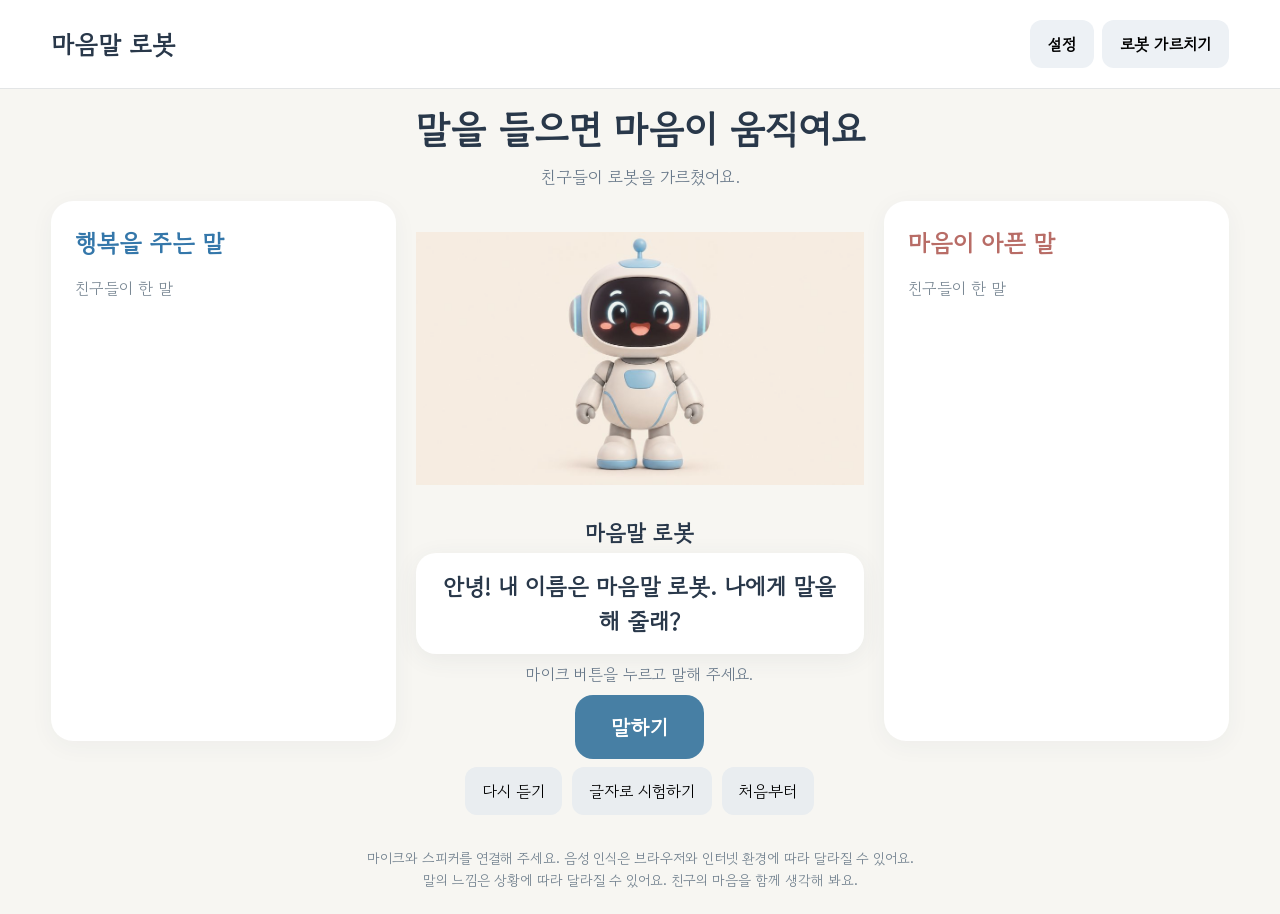
==== commit 1a15eb8f: "Keep full robot image visible" ====
--- a/mind-robot/index.html
+++ b/mind-robot/index.html
@@ -1,5 +1,5 @@
 <!doctype html><html lang="ko"><head><meta charset="utf-8"><meta name="viewport" content="width=device-width,initial-scale=1"><title>마음말 로봇</title><style>
-@import url('https://fonts.googleapis.com/css2?family=Gowun+Dodum&display=swap');*{box-sizing:border-box}body{margin:0;background:#f7f6f2;color:#29384a;font-family:'S-Core Dream','Gowun Dodum',sans-serif;word-break:keep-all}header{padding:20px 4vw;display:flex;align-items:center;justify-content:space-between;border-bottom:1px solid #e3e5e6;background:white}header strong{font-size:25px}.header-actions{display:flex;gap:8px}.robot-name{font-size:22px;font-weight:bold;margin:0 0 12px}.name-input{width:100%;padding:13px;border:1px solid #ccd5dc;border-radius:10px;font:inherit;font-size:18px}.name-actions{display:flex;gap:10px;margin-top:18px}.name-save{background:#477fa4;color:white;border-radius:10px;padding:12px 20px}.name-error{color:#a94343;min-height:1.5em}button{font:inherit;cursor:pointer;border:0}button:focus-visible{outline:3px solid #416da0}.topbtn{background:#edf1f5;border-radius:12px;padding:12px 18px;font-weight:bold}.intro{text-align:center;margin:24px 0 8px}.intro h1{margin:0;font-size:clamp(25px,3vw,38px)}.intro p{color:#69798a;font-size:17px}.board{max-width:1500px;margin:auto;display:grid;grid-template-columns:1fr 1.3fr 1fr;gap:20px;padding:10px 4vw}.side{background:white;border-radius:22px;padding:24px;min-height:420px;box-shadow:0 5px 25px #3443540c}.side h2{margin:0;font-size:24px}.side p{color:#7b8995}.good h2{color:#3477aa}.bad h2{color:#b86c66}.words{display:flex;flex-wrap:wrap;gap:10px;align-content:start}.word{border-radius:12px;padding:10px 14px;font-size:18px;background:#ecf5fa}.bad .word{background:#fbefed}.center{text-align:center}.robot-frame{width:100%;height:clamp(210px,35vh,330px);overflow:hidden}.robot{width:135%;height:100%;margin-left:-17.5%;object-fit:contain;transform:scale(1.28);mix-blend-mode:multiply}.bubble{background:white;border-radius:20px;padding:22px;min-height:95px;font-size:23px;font-weight:bold;box-shadow:0 5px 24px #34435412;line-height:1.5}.heard{min-height:25px;color:#69798a}.mic{background:#477fa4;color:white;font-size:21px;font-weight:bold;border-radius:18px;padding:17px 36px}.mic:disabled{background:#91a5b0}.actions{display:flex;justify-content:center;gap:10px;margin:12px}.small{background:#e9edf0;border-radius:12px;padding:12px 17px}.note{text-align:center;color:#71808e;font-size:14px;line-height:1.6;padding:0 15px 20px}dialog{border:0;border-radius:22px;max-width:900px;width:92%;max-height:90vh;padding:28px;color:#29384a}dialog::backdrop{background:#24344499}.dialoghead{display:flex;justify-content:space-between;align-items:center}.dialoghead h2{margin:0}.tabs{display:flex;gap:10px;margin:20px 0}.tab{padding:12px 18px;border-radius:12px;background:#e9edf0}.tab.active{background:#477fa4;color:white}.pool{display:flex;flex-wrap:wrap;gap:9px}.pool button{background:#f0f3f5;border-radius:12px;padding:12px 15px;font-size:17px}.pool button.taught{background:#deebdf;color:#4d7052}.trainhint{line-height:1.6;color:#687985}.manual{display:flex;gap:8px;margin-top:18px}.manual input{flex:1;border:1px solid #ccd5dc;border-radius:10px;padding:12px;font:inherit;min-width:0}.manual button{border-radius:10px;background:#477fa4;color:white;padding:12px}.choose{display:none;margin:14px auto}.choose button{padding:12px;border-radius:10px;margin:4px}.status{font-size:14px;color:#758592}@media(max-width:750px){header strong{font-size:20px}.board{grid-template-columns:1fr 1fr;gap:10px;padding:8px 12px}.center{grid-column:1/-1;grid-row:1}.side{min-height:170px;padding:16px}.side h2{font-size:19px}.robot-frame{height:230px}.bubble{font-size:19px}.word{font-size:15px}.intro p{padding:0 15px}.manual{flex-wrap:wrap}}
-@media(min-width:751px){.intro{margin:12px 0 3px}.intro p{margin:8px 0}.board{padding-top:4px}.side{height:clamp(350px,60vh,600px);min-height:0;overflow:auto}.bubble{padding:16px;min-height:80px}.heard{margin:8px 0}.note{padding-bottom:8px}.actions{margin:8px}.robot-name{margin-bottom:5px}} </style></head><body><header><strong>마음말 로봇</strong><div class="header-actions"><button class="topbtn" id="settingsOpen">설정</button><button class="topbtn" id="open">로봇 가르치기</button></div></header><div class="intro"><h1>말을 들으면 마음이 움직여요</h1><p>친구들이 로봇을 가르쳤어요.</p></div><main class="board"><section class="side good"><h2>행복을 주는 말</h2><p>친구들이 한 말</p><div class="words" id="good"></div></section><section class="center"><div class="robot-frame"><img class="robot" id="robot" src="[data-uri]" alt="웃고 있는 마음말 로봇"></div><div class="robot-name" id="robotName">마음말 로봇</div><div class="bubble" id="reply" aria-live="polite">안녕! 나에게 말을 해 줄래?</div><p class="heard" id="heard">마이크 버튼을 누르고 말해 주세요.</p><button class="mic" id="mic">말하기</button><div class="actions"><button class="small" id="replay">다시 듣기</button><button class="small" id="sample">글자로 시험하기</button><button class="small" id="reset">처음부터</button></div><div class="choose" id="choose"><p>처음 듣는 말이에요. 함께 정해 주세요.</p><button id="chooseGood">행복을 주는 말</button><button id="chooseBad">마음이 아픈 말</button><button id="chooseCancel">취소</button></div></section><section class="side bad"><h2>마음이 아픈 말</h2><p>친구들이 한 말</p><div class="words" id="bad"></div></section></main><p class="note">마이크와 스피커를 연결해 주세요. 음성 인식은 브라우저와 인터넷 환경에 따라 달라질 수 있어요.<br>말의 느낌은 상황에 따라 달라질 수 있어요. 친구의 마음을 함께 생각해 봐요.</p><dialog id="settings"><div class="dialoghead"><h2>로봇 설정</h2><button class="small" id="settingsClose" type="button">닫기</button></div><p class="trainhint"><label for="nameInput">로봇 이름</label></p><input class="name-input" id="nameInput" maxlength="20" autocomplete="off" placeholder="로봇 이름을 입력해 주세요"><p class="name-error" id="nameError" aria-live="polite"></p><div class="name-actions"><button class="name-save" id="nameSave" type="button">이름 저장</button></div><p class="trainhint"><label for="voiceSelect">로봇 목소리</label></p><select class="name-input" id="voiceSelect"><option value="">기본 한국어 목소리</option></select><div class="name-actions"><button class="small" id="voiceTest" type="button">목소리 들어보기</button></div><p class="status" id="voiceStatus">선택한 이름과 목소리는 이 기기에 저장됩니다.</p></dialog><dialog id="dialog"><div class="dialoghead"><h2>로봇에게 말 가르치기</h2><button class="small" id="close">닫기</button></div><p class="trainhint">1. 말의 종류를 고르세요. 2. 활동지의 말을 하나씩 눌러 로봇에게 가르쳐 주세요.<br>이미 가르친 말을 다시 누르면 배운 내용이 지워져요.</p><div class="tabs"><button class="tab active" data-tab="good">행복을 주는 말</button><button class="tab" data-tab="bad">마음이 아픈 말</button></div><div class="pool" id="pool"></div><div class="manual"><input id="newWord" placeholder="새로운 말을 적어 추가하기" maxlength="60"><button id="add">선택한 종류로 가르치기</button></div><p class="status">배운 말은 이 기기에 저장됩니다.</p></dialog><script>
-const presets={good:['사랑해','힘 내','고마워','네가 있어 좋아','같이 놀자','진짜 잘한다','최고야','자랑스러워','나랑 놀자','내가 도와 줄게','괜찮아 그럴 수 있어','넌 할 수 있어','응원할게','넌 좋은 친구야','다 잘 될 거야','좋아해','귀여워','미안해','너랑 놀면 재미있어','반가워','화이팅','마음이 따뜻하구나','예쁘다','멋지다'],bad:['하지마','싫어','너랑 안 놀거야','저리가','넌 할 수 없어','너 바보야','이것도 몰라','왜 이렇게 키가 작아','뚱뚱해','이거 다 내거야','선생님한테 이를거야','네가 그랬잖아','내 생일파티에 너 초대 안할거야','내 맘대로 해야 해','너는 우리 모둠 하지마','왜 그렇게 생겼어','나 널 안 좋아해']};let learned={good:[...presets.good],bad:[...presets.bad]};try{let v=JSON.parse(localStorage.getItem('mindrobot-v2'));if(v&&Array.isArray(v.good)&&Array.isArray(v.bad))learned=v}catch(e){}let tab='good',pending='';let spoken={good:[],bad:[]};const $=id=>document.getElementById(id);let robotName='마음말 로봇';try{robotName=localStorage.getItem('mindrobot-name')?.trim()||robotName}catch(e){}function greeting(){return `안녕! 내 이름은 ${robotName}. 나에게 말을 해 줄래?`}function applyName(){ $('robotName').textContent=robotName;$('robot').alt=`웃고 있는 ${robotName}`;document.title=robotName;$('reply').textContent=greeting()}$('settingsOpen').onclick=()=>{$('nameInput').value=robotName;$('nameError').textContent='';$('settings').showModal()};$('settingsClose').onclick=()=>$('settings').close();$('nameSave').onclick=()=>{const value=$('nameInput').value.trim();if(!value){$('nameError').textContent='로봇 이름을 입력해 주세요.';return}try{localStorage.setItem('mindrobot-name',value)}catch(e){$('nameError').textContent='이 기기에 이름을 저장할 수 없어요.';return}robotName=value;applyName();$('settings').close()};function save(){localStorage.setItem('mindrobot-v2',JSON.stringify(learned));render()}function norm(s){return s.replace(/[\s.,!?~。]/g,'').toLowerCase()}function render(){for(const t of ['good','bad']){$(t).replaceChildren(...spoken[t].map(w=>{let x=document.createElement('span');x.className='word';x.textContent=w;return x}))}let arr=[...new Set([...presets[tab],...learned[tab]])];$('pool').replaceChildren(...arr.map(w=>{let b=document.createElement('button');b.textContent=w;b.className=learned[tab].includes(w)?'taught':'';b.onclick=()=>{if(learned[tab].includes(w))learned[tab]=learned[tab].filter(x=>x!==w);else{learned[tab==='good'?'bad':'good']=learned[tab==='good'?'bad':'good'].filter(x=>norm(x)!==norm(w));learned[tab].push(w)}save()};return b}));document.querySelectorAll('.tab').forEach(x=>x.classList.toggle('active',x.dataset.tab===tab))}let selectedVoice='';try{selectedVoice=localStorage.getItem('mindrobot-voice')||''}catch(e){}function refreshVoices(){const sel=$('voiceSelect');const voices=('speechSynthesis' in window?speechSynthesis.getVoices():[]).filter(v=>/^ko([_-]|$)/i.test(v.lang));sel.replaceChildren();let opt=document.createElement('option');opt.value='';opt.textContent='기본 한국어 목소리';sel.appendChild(opt);voices.forEach(v=>{let o=document.createElement('option');o.value=v.voiceURI;o.textContent=v.name;sel.appendChild(o)});sel.value=voices.some(v=>v.voiceURI===selectedVoice)?selectedVoice:'';$('voiceStatus').textContent=voices.length?'선택한 이름과 목소리는 이 기기에 저장됩니다.':'이 기기에서 사용 가능한 한국어 목소리를 확인해 주세요.'}if('speechSynthesis' in window){speechSynthesis.addEventListener('voiceschanged',refreshVoices);refreshVoices()}else{$('voiceStatus').textContent='이 브라우저에서는 목소리 기능을 사용할 수 없어요.'}$('voiceSelect').onchange=()=>{selectedVoice=$('voiceSelect').value;try{localStorage.setItem('mindrobot-voice',selectedVoice)}catch(e){$('voiceStatus').textContent='목소리를 저장할 수 없어요.'}};$('voiceTest').onclick=()=>{speak('안녕! 오늘도 만나서 반가워.')};$('replay').onclick=()=>speak($('reply').textContent);function speak(text){$('reply').textContent=text;if('speechSynthesis'in window){speechSynthesis.cancel();let u=new SpeechSynthesisUtterance(text);u.lang='ko-KR';u.rate=.95;let voices=speechSynthesis.getVoices().filter(v=>/^ko([_-]|$)/i.test(v.lang));let voice=voices.find(v=>v.voiceURI===selectedVoice)||voices.find(v=>/natural|neural|premium|enhanced|자연/i.test(v.name))||voices[0];if(voice)u.voice=voice;speechSynthesis.speak(u)}}function matchedType(n){let exact=['good','bad'].find(t=>learned[t].some(w=>norm(w)===n));if(exact)return exact;if(['나너싫어','난너싫어','나는너가싫어','너싫어'].includes(n)&&learned.bad.some(w=>norm(w)==='싫어'))return 'bad';return undefined}function respond(s){s=s.trim();if(!s)return;pending=s;$('heard').textContent='내가 한 말: '+s;let n=norm(s);let type=matchedType(n);if(!type){$('choose').style.display='block';speak('처음 듣는 말이야. 어떤 말인지 함께 알려 줄래?');return}$('choose').style.display='none';spoken[type].push(s);render();speak(type==='good'?`“${s}”는 좋은 말이야. “${s}”라고 말해 줘서 고마워. 내 마음이 따뜻해졌어.`:`이건 마음이 아픈 말이야. “${s}”라는 말을 들으니 내 마음이 슬퍼. 조금 더 따뜻하게 말해 줄 수 있을까?`)}$('open').onclick=()=>$('dialog').showModal();$('close').onclick=()=>$('dialog').close();document.querySelectorAll('.tab').forEach(b=>b.onclick=()=>{tab=b.dataset.tab;render()});$('add').onclick=()=>{let w=$('newWord').value.trim();if(!w)return;learned.good=learned.good.filter(x=>norm(x)!==norm(w));learned.bad=learned.bad.filter(x=>norm(x)!==norm(w));learned[tab].push(w);$('newWord').value='';save()};for(const t of ['good','bad'])$('choose'+(t==='good'?'Good':'Bad')).onclick=()=>{learned[t].push(pending);save();respond(pending)};$('chooseCancel').onclick=()=>{$('choose').style.display='none'};$('sample').onclick=()=>{let s=prompt('로봇에게 할 말을 적어 주세요');if(s)respond(s)};$('reset').onclick=()=>{if(confirm('친구들이 말한 내용을 모두 지우고 새로 시작할까요?')){spoken={good:[],bad:[]};render();$('heard').textContent='마이크 버튼을 누르고 말해 주세요.';$('choose').style.display='none';speak(greeting())}};const Recognition=window.SpeechRecognition||window.webkitSpeechRecognition;$('mic').onclick=()=>{if(!Recognition){$('heard').textContent='이 브라우저에서는 음성 인식을 사용할 수 없어요. 글자로 시험해 주세요.';return}let r=new Recognition();r.lang='ko-KR';r.interimResults=false;r.onstart=()=>{$('mic').textContent='듣고 있어요…';$('mic').disabled=true};r.onresult=e=>respond(e.results[0][0].transcript);r.onerror=e=>{$('heard').textContent=e.error==='not-allowed'?'마이크 사용을 허용해 주세요.':'잘 듣지 못했어요. 다시 말해 주세요.'};r.onend=()=>{$('mic').textContent='말하기';$('mic').disabled=false};try{r.start()}catch(e){$('heard').textContent='마이크를 시작할 수 없어요.'}};render();applyName();
+@import url('https://fonts.googleapis.com/css2?family=Gowun+Dodum&display=swap');*{box-sizing:border-box}body{margin:0;background:#f7f6f2;color:#29384a;font-family:'S-Core Dream','Gowun Dodum',sans-serif;word-break:keep-all}header{padding:20px 4vw;display:flex;align-items:center;justify-content:space-between;border-bottom:1px solid #e3e5e6;background:white}header strong{font-size:25px}.header-actions{display:flex;gap:8px}.robot-name{font-size:22px;font-weight:bold;margin:0 0 12px}.name-input{width:100%;padding:13px;border:1px solid #ccd5dc;border-radius:10px;font:inherit;font-size:18px}.name-actions{display:flex;gap:10px;margin-top:18px}.name-save{background:#477fa4;color:white;border-radius:10px;padding:12px 20px}.name-error{color:#a94343;min-height:1.5em}button{font:inherit;cursor:pointer;border:0}button:focus-visible{outline:3px solid #416da0}.topbtn{background:#edf1f5;border-radius:12px;padding:12px 18px;font-weight:bold}.intro{text-align:center;margin:24px 0 8px}.intro h1{margin:0;font-size:clamp(25px,3vw,38px)}.intro p{color:#69798a;font-size:17px}.board{max-width:1500px;margin:auto;display:grid;grid-template-columns:1fr 1.3fr 1fr;gap:20px;padding:10px 4vw}.side{background:white;border-radius:22px;padding:24px;min-height:420px;box-shadow:0 5px 25px #3443540c}.side h2{margin:0;font-size:24px}.side p{color:#7b8995}.good h2{color:#3477aa}.bad h2{color:#b86c66}.words{display:flex;flex-wrap:wrap;gap:10px;align-content:start}.word{border-radius:12px;padding:10px 14px;font-size:18px;background:#ecf5fa}.bad .word{background:#fbefed}.center{text-align:center}.robot-frame{width:100%;height:clamp(210px,35vh,330px)}.robot{display:block;width:100%;height:100%;object-fit:contain;mix-blend-mode:multiply}.bubble{background:white;border-radius:20px;padding:22px;min-height:95px;font-size:23px;font-weight:bold;box-shadow:0 5px 24px #34435412;line-height:1.5}.heard{min-height:25px;color:#69798a}.mic{background:#477fa4;color:white;font-size:21px;font-weight:bold;border-radius:18px;padding:17px 36px}.mic:disabled{background:#91a5b0}.actions{display:flex;justify-content:center;gap:10px;margin:12px}.small{background:#e9edf0;border-radius:12px;padding:12px 17px}.note{text-align:center;color:#71808e;font-size:14px;line-height:1.6;padding:0 15px 20px}dialog{border:0;border-radius:22px;max-width:900px;width:92%;max-height:90vh;padding:28px;color:#29384a}dialog::backdrop{background:#24344499}.dialoghead{display:flex;justify-content:space-between;align-items:center}.dialoghead h2{margin:0}.tabs{display:flex;gap:10px;margin:20px 0}.tab{padding:12px 18px;border-radius:12px;background:#e9edf0}.tab.active{background:#477fa4;color:white}.pool{display:flex;flex-wrap:wrap;gap:9px}.pool button{background:#f0f3f5;border-radius:12px;padding:12px 15px;font-size:17px}.pool button.taught{background:#deebdf;color:#4d7052}.trainhint{line-height:1.6;color:#687985}.manual{display:flex;gap:8px;margin-top:18px}.manual input{flex:1;border:1px solid #ccd5dc;border-radius:10px;padding:12px;font:inherit;min-width:0}.manual button{border-radius:10px;background:#477fa4;color:white;padding:12px}.choose{display:none;margin:14px auto}.choose button{padding:12px;border-radius:10px;margin:4px}.status{font-size:14px;color:#758592}@media(max-width:750px){header strong{font-size:20px}.board{grid-template-columns:1fr 1fr;gap:10px;padding:8px 12px}.center{grid-column:1/-1;grid-row:1}.side{min-height:170px;padding:16px}.side h2{font-size:19px}.robot-frame{height:230px}.bubble{font-size:19px}.word{font-size:15px}.intro p{padding:0 15px}.manual{flex-wrap:wrap}}
+@media(min-width:751px){.intro{margin:12px 0 3px}.intro p{margin:8px 0}.board{padding-top:4px}.side{height:clamp(350px,60vh,600px);min-height:0;overflow:auto}.bubble{padding:16px;min-height:80px}.heard{margin:8px 0}.note{padding-bottom:8px}.actions{margin:8px}.robot-name{margin-bottom:5px}} </style></head><body><header><strong id="headerName">마음말 로봇</strong><div class="header-actions"><button class="topbtn" id="settingsOpen">설정</button><button class="topbtn" id="open">로봇 가르치기</button></div></header><div class="intro"><h1>말을 들으면 마음이 움직여요</h1><p>친구들이 로봇을 가르쳤어요.</p></div><main class="board"><section class="side good"><h2>행복을 주는 말</h2><p>친구들이 한 말</p><div class="words" id="good"></div></section><section class="center"><div class="robot-frame"><img class="robot" id="robot" src="[data-uri]" alt="웃고 있는 마음말 로봇"></div><div class="robot-name" id="robotName">마음말 로봇</div><div class="bubble" id="reply" aria-live="polite">안녕! 나에게 말을 해 줄래?</div><p class="heard" id="heard">마이크 버튼을 누르고 말해 주세요.</p><button class="mic" id="mic">말하기</button><div class="actions"><button class="small" id="replay">다시 듣기</button><button class="small" id="sample">글자로 시험하기</button><button class="small" id="reset">처음부터</button></div><div class="choose" id="choose"><p>처음 듣는 말이에요. 함께 정해 주세요.</p><button id="chooseGood">행복을 주는 말</button><button id="chooseBad">마음이 아픈 말</button><button id="chooseCancel">취소</button></div></section><section class="side bad"><h2>마음이 아픈 말</h2><p>친구들이 한 말</p><div class="words" id="bad"></div></section></main><p class="note">마이크와 스피커를 연결해 주세요. 음성 인식은 브라우저와 인터넷 환경에 따라 달라질 수 있어요.<br>말의 느낌은 상황에 따라 달라질 수 있어요. 친구의 마음을 함께 생각해 봐요.</p><dialog id="settings"><div class="dialoghead"><h2>로봇 설정</h2><button class="small" id="settingsClose" type="button">닫기</button></div><p class="trainhint"><label for="nameInput">로봇 이름</label></p><input class="name-input" id="nameInput" maxlength="20" autocomplete="off" placeholder="로봇 이름을 입력해 주세요"><p class="name-error" id="nameError" aria-live="polite"></p><div class="name-actions"><button class="name-save" id="nameSave" type="button">이름 저장</button></div><p class="trainhint"><label for="voiceSelect">로봇 목소리</label></p><select class="name-input" id="voiceSelect"><option value="">기본 한국어 목소리</option></select><div class="name-actions"><button class="small" id="voiceTest" type="button">목소리 들어보기</button></div><p class="status" id="voiceStatus">선택한 이름과 목소리는 이 브라우저에 저장됩니다.</p></dialog><dialog id="dialog"><div class="dialoghead"><h2>로봇에게 말 가르치기</h2><button class="small" id="close">닫기</button></div><p class="trainhint">1. 말의 종류를 고르세요. 2. 활동지의 말을 하나씩 눌러 로봇에게 가르쳐 주세요.<br>이미 가르친 말을 다시 누르면 배운 내용이 지워져요.</p><div class="tabs"><button class="tab active" data-tab="good">행복을 주는 말</button><button class="tab" data-tab="bad">마음이 아픈 말</button></div><div class="pool" id="pool"></div><div class="manual"><input id="newWord" placeholder="새로운 말을 적어 추가하기" maxlength="60"><button id="add">선택한 종류로 가르치기</button></div><p class="status">배운 말은 이 기기에 저장됩니다.</p></dialog><script>
+const presets={good:['사랑해','힘 내','고마워','네가 있어 좋아','같이 놀자','진짜 잘한다','최고야','자랑스러워','나랑 놀자','내가 도와 줄게','괜찮아 그럴 수 있어','넌 할 수 있어','응원할게','넌 좋은 친구야','다 잘 될 거야','좋아해','귀여워','미안해','너랑 놀면 재미있어','반가워','화이팅','마음이 따뜻하구나','예쁘다','멋지다'],bad:['하지마','싫어','너랑 안 놀거야','저리가','넌 할 수 없어','너 바보야','이것도 몰라','왜 이렇게 키가 작아','뚱뚱해','이거 다 내거야','선생님한테 이를거야','네가 그랬잖아','내 생일파티에 너 초대 안할거야','내 맘대로 해야 해','너는 우리 모둠 하지마','왜 그렇게 생겼어','나 널 안 좋아해']};let learned={good:[...presets.good],bad:[...presets.bad]};try{let v=JSON.parse(localStorage.getItem('mindrobot-v2'));if(v&&Array.isArray(v.good)&&Array.isArray(v.bad))learned=v}catch(e){}let tab='good',pending='';let spoken={good:[],bad:[]};const $=id=>document.getElementById(id);let robotName='마음말 로봇';try{robotName=localStorage.getItem('mindrobot-name')?.trim()||robotName}catch(e){}function greeting(){return `안녕! 내 이름은 ${robotName}. 나에게 말을 해 줄래?`}function applyName(){ $('robotName').textContent=robotName;$('headerName').textContent=robotName;$('robot').alt=`웃고 있는 ${robotName}`;document.title=robotName;$('reply').textContent=greeting()}function saveRobotName(showEmptyError=false){const value=$('nameInput').value.trim();if(!value){if(showEmptyError)$('nameError').textContent='로봇 이름을 입력해 주세요.';return false}try{localStorage.setItem('mindrobot-name',value);if(localStorage.getItem('mindrobot-name')!==value)throw new Error('저장 실패')}catch(e){$('nameError').textContent='이 브라우저에 이름을 저장하지 못했어요. 브라우저 저장 설정을 확인해 주세요.';return false}robotName=value;applyName();$('nameError').textContent='이 기기에 저장했어요.';return true}$('settingsOpen').onclick=()=>{$('nameInput').value=robotName;$('nameError').textContent='';$('settings').showModal()};$('nameInput').addEventListener('input',()=>saveRobotName());$('settingsClose').onclick=()=>{if($('nameInput').value.trim()&&!saveRobotName())return;$('settings').close()};$('nameSave').onclick=()=>{if(saveRobotName(true))$('settings').close()};window.addEventListener('pageshow',()=>{try{const saved=localStorage.getItem('mindrobot-name');if(saved&&saved.trim()&&saved.trim()!==robotName){robotName=saved.trim();applyName()}}catch(e){}});function save(){localStorage.setItem('mindrobot-v2',JSON.stringify(learned));render()}function norm(s){return s.replace(/[\s.,!?~。]/g,'').toLowerCase()}function render(){for(const t of ['good','bad']){$(t).replaceChildren(...spoken[t].map(w=>{let x=document.createElement('span');x.className='word';x.textContent=w;return x}))}let arr=[...new Set([...presets[tab],...learned[tab]])];$('pool').replaceChildren(...arr.map(w=>{let b=document.createElement('button');b.textContent=w;b.className=learned[tab].includes(w)?'taught':'';b.onclick=()=>{if(learned[tab].includes(w))learned[tab]=learned[tab].filter(x=>x!==w);else{learned[tab==='good'?'bad':'good']=learned[tab==='good'?'bad':'good'].filter(x=>norm(x)!==norm(w));learned[tab].push(w)}save()};return b}));document.querySelectorAll('.tab').forEach(x=>x.classList.toggle('active',x.dataset.tab===tab))}let selectedVoice='';try{selectedVoice=localStorage.getItem('mindrobot-voice')||''}catch(e){}function refreshVoices(){const sel=$('voiceSelect');const voices=('speechSynthesis' in window?speechSynthesis.getVoices():[]).filter(v=>/^ko([_-]|$)/i.test(v.lang));sel.replaceChildren();let opt=document.createElement('option');opt.value='';opt.textContent='기본 한국어 목소리';sel.appendChild(opt);voices.forEach(v=>{let o=document.createElement('option');o.value=v.voiceURI;o.textContent=v.name;sel.appendChild(o)});sel.value=voices.some(v=>v.voiceURI===selectedVoice)?selectedVoice:'';$('voiceStatus').textContent=voices.length?'선택한 이름과 목소리는 이 기기에 저장됩니다.':'이 기기에서 사용 가능한 한국어 목소리를 확인해 주세요.'}if('speechSynthesis' in window){speechSynthesis.addEventListener('voiceschanged',refreshVoices);refreshVoices()}else{$('voiceStatus').textContent='이 브라우저에서는 목소리 기능을 사용할 수 없어요.'}$('voiceSelect').onchange=()=>{selectedVoice=$('voiceSelect').value;try{localStorage.setItem('mindrobot-voice',selectedVoice)}catch(e){$('voiceStatus').textContent='목소리를 저장할 수 없어요.'}};$('voiceTest').onclick=()=>{speak('안녕! 오늘도 만나서 반가워.')};$('replay').onclick=()=>speak($('reply').textContent);function speak(text){$('reply').textContent=text;if('speechSynthesis'in window){speechSynthesis.cancel();let u=new SpeechSynthesisUtterance(text);u.lang='ko-KR';u.rate=.95;let voices=speechSynthesis.getVoices().filter(v=>/^ko([_-]|$)/i.test(v.lang));let voice=voices.find(v=>v.voiceURI===selectedVoice)||voices.find(v=>/natural|neural|premium|enhanced|자연/i.test(v.name))||voices[0];if(voice)u.voice=voice;speechSynthesis.speak(u)}}function matchedType(n){let exact=['good','bad'].find(t=>learned[t].some(w=>norm(w)===n));if(exact)return exact;if(['나너싫어','난너싫어','나는너가싫어','너싫어'].includes(n)&&learned.bad.some(w=>norm(w)==='싫어'))return 'bad';return undefined}function respond(s){s=s.trim();if(!s)return;pending=s;$('heard').textContent='내가 한 말: '+s;let n=norm(s);let type=matchedType(n);if(!type){$('choose').style.display='block';speak('처음 듣는 말이야. 어떤 말인지 함께 알려 줄래?');return}$('choose').style.display='none';spoken[type].push(s);render();speak(type==='good'?`“${s}”는 좋은 말이야. “${s}”라고 말해 줘서 고마워. 내 마음이 따뜻해졌어.`:`이건 마음이 아픈 말이야. “${s}”라는 말을 들으니 내 마음이 슬퍼. 조금 더 따뜻하게 말해 줄 수 있을까?`)}$('open').onclick=()=>$('dialog').showModal();$('close').onclick=()=>$('dialog').close();document.querySelectorAll('.tab').forEach(b=>b.onclick=()=>{tab=b.dataset.tab;render()});$('add').onclick=()=>{let w=$('newWord').value.trim();if(!w)return;learned.good=learned.good.filter(x=>norm(x)!==norm(w));learned.bad=learned.bad.filter(x=>norm(x)!==norm(w));learned[tab].push(w);$('newWord').value='';save()};for(const t of ['good','bad'])$('choose'+(t==='good'?'Good':'Bad')).onclick=()=>{learned[t].push(pending);save();respond(pending)};$('chooseCancel').onclick=()=>{$('choose').style.display='none'};$('sample').onclick=()=>{let s=prompt('로봇에게 할 말을 적어 주세요');if(s)respond(s)};$('reset').onclick=()=>{if(confirm('친구들이 말한 내용을 모두 지우고 새로 시작할까요?')){spoken={good:[],bad:[]};render();$('heard').textContent='마이크 버튼을 누르고 말해 주세요.';$('choose').style.display='none';speak(greeting())}};const Recognition=window.SpeechRecognition||window.webkitSpeechRecognition;$('mic').onclick=()=>{if(!Recognition){$('heard').textContent='이 브라우저에서는 음성 인식을 사용할 수 없어요. 글자로 시험해 주세요.';return}let r=new Recognition();r.lang='ko-KR';r.interimResults=false;r.onstart=()=>{$('mic').textContent='듣고 있어요…';$('mic').disabled=true};r.onresult=e=>respond(e.results[0][0].transcript);r.onerror=e=>{$('heard').textContent=e.error==='not-allowed'?'마이크 사용을 허용해 주세요.':'잘 듣지 못했어요. 다시 말해 주세요.'};r.onend=()=>{$('mic').textContent='말하기';$('mic').disabled=false};try{r.start()}catch(e){$('heard').textContent='마이크를 시작할 수 없어요.'}};render();applyName();
 </script></body></html>
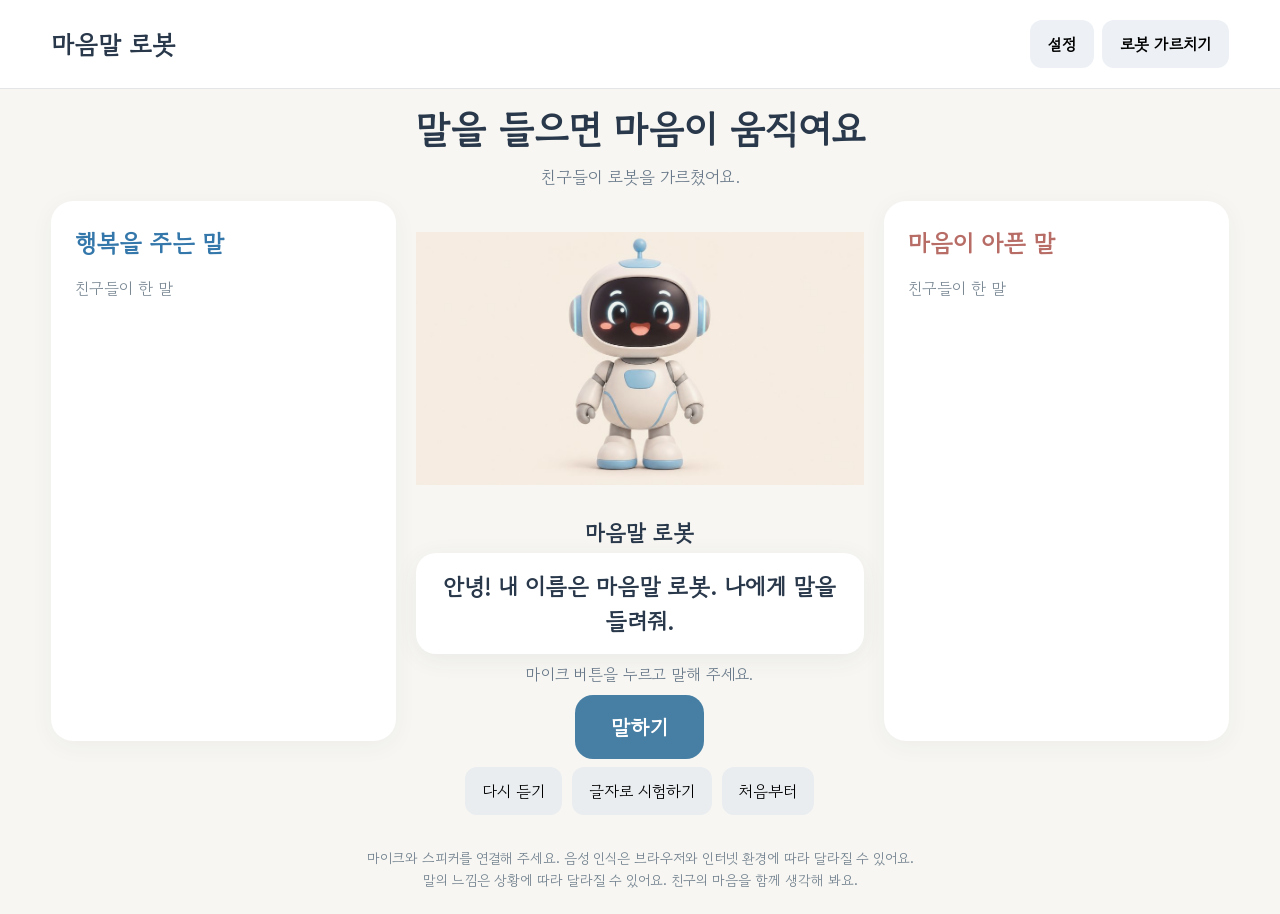
==== commit cabfb806: "Preserve robot name and remove questions from replies" ====
--- a/mind-robot/index.html
+++ b/mind-robot/index.html
@@ -1,5 +1,10 @@
 <!doctype html><html lang="ko"><head><meta charset="utf-8"><meta name="viewport" content="width=device-width,initial-scale=1"><title>마음말 로봇</title><style>
 @import url('https://fonts.googleapis.com/css2?family=Gowun+Dodum&display=swap');*{box-sizing:border-box}body{margin:0;background:#f7f6f2;color:#29384a;font-family:'S-Core Dream','Gowun Dodum',sans-serif;word-break:keep-all}header{padding:20px 4vw;display:flex;align-items:center;justify-content:space-between;border-bottom:1px solid #e3e5e6;background:white}header strong{font-size:25px}.header-actions{display:flex;gap:8px}.robot-name{font-size:22px;font-weight:bold;margin:0 0 12px}.name-input{width:100%;padding:13px;border:1px solid #ccd5dc;border-radius:10px;font:inherit;font-size:18px}.name-actions{display:flex;gap:10px;margin-top:18px}.name-save{background:#477fa4;color:white;border-radius:10px;padding:12px 20px}.name-error{color:#a94343;min-height:1.5em}button{font:inherit;cursor:pointer;border:0}button:focus-visible{outline:3px solid #416da0}.topbtn{background:#edf1f5;border-radius:12px;padding:12px 18px;font-weight:bold}.intro{text-align:center;margin:24px 0 8px}.intro h1{margin:0;font-size:clamp(25px,3vw,38px)}.intro p{color:#69798a;font-size:17px}.board{max-width:1500px;margin:auto;display:grid;grid-template-columns:1fr 1.3fr 1fr;gap:20px;padding:10px 4vw}.side{background:white;border-radius:22px;padding:24px;min-height:420px;box-shadow:0 5px 25px #3443540c}.side h2{margin:0;font-size:24px}.side p{color:#7b8995}.good h2{color:#3477aa}.bad h2{color:#b86c66}.words{display:flex;flex-wrap:wrap;gap:10px;align-content:start}.word{border-radius:12px;padding:10px 14px;font-size:18px;background:#ecf5fa}.bad .word{background:#fbefed}.center{text-align:center}.robot-frame{width:100%;height:clamp(210px,35vh,330px)}.robot{display:block;width:100%;height:100%;object-fit:contain;mix-blend-mode:multiply}.bubble{background:white;border-radius:20px;padding:22px;min-height:95px;font-size:23px;font-weight:bold;box-shadow:0 5px 24px #34435412;line-height:1.5}.heard{min-height:25px;color:#69798a}.mic{background:#477fa4;color:white;font-size:21px;font-weight:bold;border-radius:18px;padding:17px 36px}.mic:disabled{background:#91a5b0}.actions{display:flex;justify-content:center;gap:10px;margin:12px}.small{background:#e9edf0;border-radius:12px;padding:12px 17px}.note{text-align:center;color:#71808e;font-size:14px;line-height:1.6;padding:0 15px 20px}dialog{border:0;border-radius:22px;max-width:900px;width:92%;max-height:90vh;padding:28px;color:#29384a}dialog::backdrop{background:#24344499}.dialoghead{display:flex;justify-content:space-between;align-items:center}.dialoghead h2{margin:0}.tabs{display:flex;gap:10px;margin:20px 0}.tab{padding:12px 18px;border-radius:12px;background:#e9edf0}.tab.active{background:#477fa4;color:white}.pool{display:flex;flex-wrap:wrap;gap:9px}.pool button{background:#f0f3f5;border-radius:12px;padding:12px 15px;font-size:17px}.pool button.taught{background:#deebdf;color:#4d7052}.trainhint{line-height:1.6;color:#687985}.manual{display:flex;gap:8px;margin-top:18px}.manual input{flex:1;border:1px solid #ccd5dc;border-radius:10px;padding:12px;font:inherit;min-width:0}.manual button{border-radius:10px;background:#477fa4;color:white;padding:12px}.choose{display:none;margin:14px auto}.choose button{padding:12px;border-radius:10px;margin:4px}.status{font-size:14px;color:#758592}@media(max-width:750px){header strong{font-size:20px}.board{grid-template-columns:1fr 1fr;gap:10px;padding:8px 12px}.center{grid-column:1/-1;grid-row:1}.side{min-height:170px;padding:16px}.side h2{font-size:19px}.robot-frame{height:230px}.bubble{font-size:19px}.word{font-size:15px}.intro p{padding:0 15px}.manual{flex-wrap:wrap}}
-@media(min-width:751px){.intro{margin:12px 0 3px}.intro p{margin:8px 0}.board{padding-top:4px}.side{height:clamp(350px,60vh,600px);min-height:0;overflow:auto}.bubble{padding:16px;min-height:80px}.heard{margin:8px 0}.note{padding-bottom:8px}.actions{margin:8px}.robot-name{margin-bottom:5px}} </style></head><body><header><strong id="headerName">마음말 로봇</strong><div class="header-actions"><button class="topbtn" id="settingsOpen">설정</button><button class="topbtn" id="open">로봇 가르치기</button></div></header><div class="intro"><h1>말을 들으면 마음이 움직여요</h1><p>친구들이 로봇을 가르쳤어요.</p></div><main class="board"><section class="side good"><h2>행복을 주는 말</h2><p>친구들이 한 말</p><div class="words" id="good"></div></section><section class="center"><div class="robot-frame"><img class="robot" id="robot" src="[data-uri]" alt="웃고 있는 마음말 로봇"></div><div class="robot-name" id="robotName">마음말 로봇</div><div class="bubble" id="reply" aria-live="polite">안녕! 나에게 말을 해 줄래?</div><p class="heard" id="heard">마이크 버튼을 누르고 말해 주세요.</p><button class="mic" id="mic">말하기</button><div class="actions"><button class="small" id="replay">다시 듣기</button><button class="small" id="sample">글자로 시험하기</button><button class="small" id="reset">처음부터</button></div><div class="choose" id="choose"><p>처음 듣는 말이에요. 함께 정해 주세요.</p><button id="chooseGood">행복을 주는 말</button><button id="chooseBad">마음이 아픈 말</button><button id="chooseCancel">취소</button></div></section><section class="side bad"><h2>마음이 아픈 말</h2><p>친구들이 한 말</p><div class="words" id="bad"></div></section></main><p class="note">마이크와 스피커를 연결해 주세요. 음성 인식은 브라우저와 인터넷 환경에 따라 달라질 수 있어요.<br>말의 느낌은 상황에 따라 달라질 수 있어요. 친구의 마음을 함께 생각해 봐요.</p><dialog id="settings"><div class="dialoghead"><h2>로봇 설정</h2><button class="small" id="settingsClose" type="button">닫기</button></div><p class="trainhint"><label for="nameInput">로봇 이름</label></p><input class="name-input" id="nameInput" maxlength="20" autocomplete="off" placeholder="로봇 이름을 입력해 주세요"><p class="name-error" id="nameError" aria-live="polite"></p><div class="name-actions"><button class="name-save" id="nameSave" type="button">이름 저장</button></div><p class="trainhint"><label for="voiceSelect">로봇 목소리</label></p><select class="name-input" id="voiceSelect"><option value="">기본 한국어 목소리</option></select><div class="name-actions"><button class="small" id="voiceTest" type="button">목소리 들어보기</button></div><p class="status" id="voiceStatus">선택한 이름과 목소리는 이 브라우저에 저장됩니다.</p></dialog><dialog id="dialog"><div class="dialoghead"><h2>로봇에게 말 가르치기</h2><button class="small" id="close">닫기</button></div><p class="trainhint">1. 말의 종류를 고르세요. 2. 활동지의 말을 하나씩 눌러 로봇에게 가르쳐 주세요.<br>이미 가르친 말을 다시 누르면 배운 내용이 지워져요.</p><div class="tabs"><button class="tab active" data-tab="good">행복을 주는 말</button><button class="tab" data-tab="bad">마음이 아픈 말</button></div><div class="pool" id="pool"></div><div class="manual"><input id="newWord" placeholder="새로운 말을 적어 추가하기" maxlength="60"><button id="add">선택한 종류로 가르치기</button></div><p class="status">배운 말은 이 기기에 저장됩니다.</p></dialog><script>
-const presets={good:['사랑해','힘 내','고마워','네가 있어 좋아','같이 놀자','진짜 잘한다','최고야','자랑스러워','나랑 놀자','내가 도와 줄게','괜찮아 그럴 수 있어','넌 할 수 있어','응원할게','넌 좋은 친구야','다 잘 될 거야','좋아해','귀여워','미안해','너랑 놀면 재미있어','반가워','화이팅','마음이 따뜻하구나','예쁘다','멋지다'],bad:['하지마','싫어','너랑 안 놀거야','저리가','넌 할 수 없어','너 바보야','이것도 몰라','왜 이렇게 키가 작아','뚱뚱해','이거 다 내거야','선생님한테 이를거야','네가 그랬잖아','내 생일파티에 너 초대 안할거야','내 맘대로 해야 해','너는 우리 모둠 하지마','왜 그렇게 생겼어','나 널 안 좋아해']};let learned={good:[...presets.good],bad:[...presets.bad]};try{let v=JSON.parse(localStorage.getItem('mindrobot-v2'));if(v&&Array.isArray(v.good)&&Array.isArray(v.bad))learned=v}catch(e){}let tab='good',pending='';let spoken={good:[],bad:[]};const $=id=>document.getElementById(id);let robotName='마음말 로봇';try{robotName=localStorage.getItem('mindrobot-name')?.trim()||robotName}catch(e){}function greeting(){return `안녕! 내 이름은 ${robotName}. 나에게 말을 해 줄래?`}function applyName(){ $('robotName').textContent=robotName;$('headerName').textContent=robotName;$('robot').alt=`웃고 있는 ${robotName}`;document.title=robotName;$('reply').textContent=greeting()}function saveRobotName(showEmptyError=false){const value=$('nameInput').value.trim();if(!value){if(showEmptyError)$('nameError').textContent='로봇 이름을 입력해 주세요.';return false}try{localStorage.setItem('mindrobot-name',value);if(localStorage.getItem('mindrobot-name')!==value)throw new Error('저장 실패')}catch(e){$('nameError').textContent='이 브라우저에 이름을 저장하지 못했어요. 브라우저 저장 설정을 확인해 주세요.';return false}robotName=value;applyName();$('nameError').textContent='이 기기에 저장했어요.';return true}$('settingsOpen').onclick=()=>{$('nameInput').value=robotName;$('nameError').textContent='';$('settings').showModal()};$('nameInput').addEventListener('input',()=>saveRobotName());$('settingsClose').onclick=()=>{if($('nameInput').value.trim()&&!saveRobotName())return;$('settings').close()};$('nameSave').onclick=()=>{if(saveRobotName(true))$('settings').close()};window.addEventListener('pageshow',()=>{try{const saved=localStorage.getItem('mindrobot-name');if(saved&&saved.trim()&&saved.trim()!==robotName){robotName=saved.trim();applyName()}}catch(e){}});function save(){localStorage.setItem('mindrobot-v2',JSON.stringify(learned));render()}function norm(s){return s.replace(/[\s.,!?~。]/g,'').toLowerCase()}function render(){for(const t of ['good','bad']){$(t).replaceChildren(...spoken[t].map(w=>{let x=document.createElement('span');x.className='word';x.textContent=w;return x}))}let arr=[...new Set([...presets[tab],...learned[tab]])];$('pool').replaceChildren(...arr.map(w=>{let b=document.createElement('button');b.textContent=w;b.className=learned[tab].includes(w)?'taught':'';b.onclick=()=>{if(learned[tab].includes(w))learned[tab]=learned[tab].filter(x=>x!==w);else{learned[tab==='good'?'bad':'good']=learned[tab==='good'?'bad':'good'].filter(x=>norm(x)!==norm(w));learned[tab].push(w)}save()};return b}));document.querySelectorAll('.tab').forEach(x=>x.classList.toggle('active',x.dataset.tab===tab))}let selectedVoice='';try{selectedVoice=localStorage.getItem('mindrobot-voice')||''}catch(e){}function refreshVoices(){const sel=$('voiceSelect');const voices=('speechSynthesis' in window?speechSynthesis.getVoices():[]).filter(v=>/^ko([_-]|$)/i.test(v.lang));sel.replaceChildren();let opt=document.createElement('option');opt.value='';opt.textContent='기본 한국어 목소리';sel.appendChild(opt);voices.forEach(v=>{let o=document.createElement('option');o.value=v.voiceURI;o.textContent=v.name;sel.appendChild(o)});sel.value=voices.some(v=>v.voiceURI===selectedVoice)?selectedVoice:'';$('voiceStatus').textContent=voices.length?'선택한 이름과 목소리는 이 기기에 저장됩니다.':'이 기기에서 사용 가능한 한국어 목소리를 확인해 주세요.'}if('speechSynthesis' in window){speechSynthesis.addEventListener('voiceschanged',refreshVoices);refreshVoices()}else{$('voiceStatus').textContent='이 브라우저에서는 목소리 기능을 사용할 수 없어요.'}$('voiceSelect').onchange=()=>{selectedVoice=$('voiceSelect').value;try{localStorage.setItem('mindrobot-voice',selectedVoice)}catch(e){$('voiceStatus').textContent='목소리를 저장할 수 없어요.'}};$('voiceTest').onclick=()=>{speak('안녕! 오늘도 만나서 반가워.')};$('replay').onclick=()=>speak($('reply').textContent);function speak(text){$('reply').textContent=text;if('speechSynthesis'in window){speechSynthesis.cancel();let u=new SpeechSynthesisUtterance(text);u.lang='ko-KR';u.rate=.95;let voices=speechSynthesis.getVoices().filter(v=>/^ko([_-]|$)/i.test(v.lang));let voice=voices.find(v=>v.voiceURI===selectedVoice)||voices.find(v=>/natural|neural|premium|enhanced|자연/i.test(v.name))||voices[0];if(voice)u.voice=voice;speechSynthesis.speak(u)}}function matchedType(n){let exact=['good','bad'].find(t=>learned[t].some(w=>norm(w)===n));if(exact)return exact;if(['나너싫어','난너싫어','나는너가싫어','너싫어'].includes(n)&&learned.bad.some(w=>norm(w)==='싫어'))return 'bad';return undefined}function respond(s){s=s.trim();if(!s)return;pending=s;$('heard').textContent='내가 한 말: '+s;let n=norm(s);let type=matchedType(n);if(!type){$('choose').style.display='block';speak('처음 듣는 말이야. 어떤 말인지 함께 알려 줄래?');return}$('choose').style.display='none';spoken[type].push(s);render();speak(type==='good'?`“${s}”는 좋은 말이야. “${s}”라고 말해 줘서 고마워. 내 마음이 따뜻해졌어.`:`이건 마음이 아픈 말이야. “${s}”라는 말을 들으니 내 마음이 슬퍼. 조금 더 따뜻하게 말해 줄 수 있을까?`)}$('open').onclick=()=>$('dialog').showModal();$('close').onclick=()=>$('dialog').close();document.querySelectorAll('.tab').forEach(b=>b.onclick=()=>{tab=b.dataset.tab;render()});$('add').onclick=()=>{let w=$('newWord').value.trim();if(!w)return;learned.good=learned.good.filter(x=>norm(x)!==norm(w));learned.bad=learned.bad.filter(x=>norm(x)!==norm(w));learned[tab].push(w);$('newWord').value='';save()};for(const t of ['good','bad'])$('choose'+(t==='good'?'Good':'Bad')).onclick=()=>{learned[t].push(pending);save();respond(pending)};$('chooseCancel').onclick=()=>{$('choose').style.display='none'};$('sample').onclick=()=>{let s=prompt('로봇에게 할 말을 적어 주세요');if(s)respond(s)};$('reset').onclick=()=>{if(confirm('친구들이 말한 내용을 모두 지우고 새로 시작할까요?')){spoken={good:[],bad:[]};render();$('heard').textContent='마이크 버튼을 누르고 말해 주세요.';$('choose').style.display='none';speak(greeting())}};const Recognition=window.SpeechRecognition||window.webkitSpeechRecognition;$('mic').onclick=()=>{if(!Recognition){$('heard').textContent='이 브라우저에서는 음성 인식을 사용할 수 없어요. 글자로 시험해 주세요.';return}let r=new Recognition();r.lang='ko-KR';r.interimResults=false;r.onstart=()=>{$('mic').textContent='듣고 있어요…';$('mic').disabled=true};r.onresult=e=>respond(e.results[0][0].transcript);r.onerror=e=>{$('heard').textContent=e.error==='not-allowed'?'마이크 사용을 허용해 주세요.':'잘 듣지 못했어요. 다시 말해 주세요.'};r.onend=()=>{$('mic').textContent='말하기';$('mic').disabled=false};try{r.start()}catch(e){$('heard').textContent='마이크를 시작할 수 없어요.'}};render();applyName();
+@media(min-width:751px){.intro{margin:12px 0 3px}.intro p{margin:8px 0}.board{padding-top:4px}.side{height:clamp(350px,60vh,600px);min-height:0;overflow:auto}.bubble{padding:16px;min-height:80px}.heard{margin:8px 0}.note{padding-bottom:8px}.actions{margin:8px}.robot-name{margin-bottom:5px}} </style></head><body><header><strong id="headerName">마음말 로봇</strong><div class="header-actions"><button class="topbtn" id="settingsOpen">설정</button><button class="topbtn" id="open">로봇 가르치기</button></div></header><div class="intro"><h1>말을 들으면 마음이 움직여요</h1><p>친구들이 로봇을 가르쳤어요.</p></div><main class="board"><section class="side good"><h2>행복을 주는 말</h2><p>친구들이 한 말</p><div class="words" id="good"></div></section><section class="center"><div class="robot-frame"><img class="robot" id="robot" src="[data-uri]" alt="웃고 있는 마음말 로봇"></div><div class="robot-name" id="robotName">마음말 로봇</div><div class="bubble" id="reply" aria-live="polite">안녕! 나에게 말을 들려줘.</div><p class="heard" id="heard">마이크 버튼을 누르고 말해 주세요.</p><button class="mic" id="mic">말하기</button><div class="actions"><button class="small" id="replay">다시 듣기</button><button class="small" id="sample">글자로 시험하기</button><button class="small" id="reset">처음부터</button></div><div class="choose" id="choose"><p>처음 듣는 말이에요. 함께 정해 주세요.</p><button id="chooseGood">행복을 주는 말</button><button id="chooseBad">마음이 아픈 말</button><button id="chooseCancel">취소</button></div></section><section class="side bad"><h2>마음이 아픈 말</h2><p>친구들이 한 말</p><div class="words" id="bad"></div></section></main><p class="note">마이크와 스피커를 연결해 주세요. 음성 인식은 브라우저와 인터넷 환경에 따라 달라질 수 있어요.<br>말의 느낌은 상황에 따라 달라질 수 있어요. 친구의 마음을 함께 생각해 봐요.</p><dialog id="settings"><div class="dialoghead"><h2>로봇 설정</h2><button class="small" id="settingsClose" type="button">닫기</button></div><p class="trainhint"><label for="nameInput">로봇 이름</label></p><input class="name-input" id="nameInput" maxlength="20" autocomplete="off" placeholder="로봇 이름을 입력해 주세요"><p class="name-error" id="nameError" aria-live="polite"></p><div class="name-actions"><button class="name-save" id="nameSave" type="button">이름 저장</button></div><p class="trainhint"><label for="voiceSelect">로봇 목소리</label></p><select class="name-input" id="voiceSelect"><option value="">기본 한국어 목소리</option></select><div class="name-actions"><button class="small" id="voiceTest" type="button">목소리 들어보기</button></div><p class="status" id="voiceStatus">선택한 이름과 목소리는 이 브라우저에 저장됩니다.</p></dialog><dialog id="dialog"><div class="dialoghead"><h2>로봇에게 말 가르치기</h2><button class="small" id="close">닫기</button></div><p class="trainhint">1. 말의 종류를 고르세요. 2. 활동지의 말을 하나씩 눌러 로봇에게 가르쳐 주세요.<br>이미 가르친 말을 다시 누르면 배운 내용이 지워져요.</p><div class="tabs"><button class="tab active" data-tab="good">행복을 주는 말</button><button class="tab" data-tab="bad">마음이 아픈 말</button></div><div class="pool" id="pool"></div><div class="manual"><input id="newWord" placeholder="새로운 말을 적어 추가하기" maxlength="60"><button id="add">선택한 종류로 가르치기</button></div><p class="status">배운 말은 이 기기에 저장됩니다.</p></dialog><script>
+const presets={good:['사랑해','힘 내','고마워','네가 있어 좋아','같이 놀자','진짜 잘한다','최고야','자랑스러워','나랑 놀자','내가 도와 줄게','괜찮아 그럴 수 있어','넌 할 수 있어','응원할게','넌 좋은 친구야','다 잘 될 거야','좋아해','귀여워','미안해','너랑 놀면 재미있어','반가워','화이팅','마음이 따뜻하구나','예쁘다','멋지다'],bad:['하지마','싫어','너랑 안 놀거야','저리가','넌 할 수 없어','너 바보야','이것도 몰라','왜 이렇게 키가 작아','뚱뚱해','이거 다 내거야','선생님한테 이를거야','네가 그랬잖아','내 생일파티에 너 초대 안할거야','내 맘대로 해야 해','너는 우리 모둠 하지마','왜 그렇게 생겼어','나 널 안 좋아해']};let learned={good:[...presets.good],bad:[...presets.bad]};try{let v=JSON.parse(localStorage.getItem('mindrobot-v2'));if(v&&Array.isArray(v.good)&&Array.isArray(v.bad))learned=v}catch(e){}let tab='good',pending='';let spoken={good:[],bad:[]};const $=id=>document.getElementById(id);const defaultRobotName='마음말 로봇', nameKey='mindrobot-name';let robotName=defaultRobotName;
+function readRobotName(){try{const value=localStorage.getItem(nameKey);if(value&&value.trim())return value.trim()}catch(e){}try{const part=document.cookie.split('; ').find(item=>item.startsWith(nameKey+'='));if(part){const value=decodeURIComponent(part.slice(nameKey.length+1)).trim();if(value)return value}}catch(e){}return ''}
+function persistRobotName(value){let saved=false;try{localStorage.setItem(nameKey,value);saved=localStorage.getItem(nameKey)===value}catch(e){}try{document.cookie=nameKey+'='+encodeURIComponent(value)+'; Max-Age=31536000; Path=/; SameSite=Lax';saved=readRobotName()===value||saved}catch(e){}if(saved&&navigator.storage&&navigator.storage.persist)navigator.storage.persist().catch(()=>{});return saved}
+robotName=readRobotName()||defaultRobotName;
+function greeting(){return `안녕! 내 이름은 ${robotName}. 나에게 말을 들려줘.`}function applyName(){ $('robotName').textContent=robotName;$('headerName').textContent=robotName;$('robot').alt=`웃고 있는 ${robotName}`;document.title=robotName;$('reply').textContent=greeting()}function saveRobotName(showEmptyError=false){const value=$('nameInput').value.trim();if(!value){if(showEmptyError)$('nameError').textContent='로봇 이름을 입력해 주세요.';return false}if(!persistRobotName(value)){$('nameError').textContent='이 브라우저에 이름을 저장하지 못했어요. 브라우저 저장 설정을 확인해 주세요.';return false}robotName=value;applyName();$('nameError').textContent='이 기기에 저장했어요.';return true}$('settingsOpen').onclick=()=>{const saved=readRobotName();if(saved&&saved!==robotName){robotName=saved;applyName()}$('nameInput').value=robotName;$('nameError').textContent='';$('settings').showModal()};$('nameInput').addEventListener('input',e=>{if(!e.isComposing)saveRobotName()});$('nameInput').addEventListener('compositionend',()=>saveRobotName());$('settingsClose').onclick=()=>{if($('nameInput').value.trim()&&!saveRobotName())return;$('settings').close()};$('nameSave').onclick=()=>{if(saveRobotName(true))$('settings').close()};window.addEventListener('pageshow',()=>{const saved=readRobotName();if(saved&&saved!==robotName){robotName=saved;applyName()}});window.addEventListener('storage',e=>{if(e.key===nameKey&&e.newValue&&e.newValue.trim()){robotName=e.newValue.trim();applyName()}});function save(){localStorage.setItem('mindrobot-v2',JSON.stringify(learned));render()}function norm(s){return s.replace(/[\s.,!?~。]/g,'').toLowerCase()}function render(){for(const t of ['good','bad']){$(t).replaceChildren(...spoken[t].map(w=>{let x=document.createElement('span');x.className='word';x.textContent=w;return x}))}let arr=[...new Set([...presets[tab],...learned[tab]])];$('pool').replaceChildren(...arr.map(w=>{let b=document.createElement('button');b.textContent=w;b.className=learned[tab].includes(w)?'taught':'';b.onclick=()=>{if(learned[tab].includes(w))learned[tab]=learned[tab].filter(x=>x!==w);else{learned[tab==='good'?'bad':'good']=learned[tab==='good'?'bad':'good'].filter(x=>norm(x)!==norm(w));learned[tab].push(w)}save()};return b}));document.querySelectorAll('.tab').forEach(x=>x.classList.toggle('active',x.dataset.tab===tab))}let selectedVoice='';try{selectedVoice=localStorage.getItem('mindrobot-voice')||''}catch(e){}function refreshVoices(){const sel=$('voiceSelect');const voices=('speechSynthesis' in window?speechSynthesis.getVoices():[]).filter(v=>/^ko([_-]|$)/i.test(v.lang));sel.replaceChildren();let opt=document.createElement('option');opt.value='';opt.textContent='기본 한국어 목소리';sel.appendChild(opt);voices.forEach(v=>{let o=document.createElement('option');o.value=v.voiceURI;o.textContent=v.name;sel.appendChild(o)});sel.value=voices.some(v=>v.voiceURI===selectedVoice)?selectedVoice:'';$('voiceStatus').textContent=voices.length?'선택한 이름과 목소리는 이 기기에 저장됩니다.':'이 기기에서 사용 가능한 한국어 목소리를 확인해 주세요.'}if('speechSynthesis' in window){speechSynthesis.addEventListener('voiceschanged',refreshVoices);refreshVoices()}else{$('voiceStatus').textContent='이 브라우저에서는 목소리 기능을 사용할 수 없어요.'}$('voiceSelect').onchange=()=>{selectedVoice=$('voiceSelect').value;try{localStorage.setItem('mindrobot-voice',selectedVoice)}catch(e){$('voiceStatus').textContent='목소리를 저장할 수 없어요.'}};$('voiceTest').onclick=()=>{speak('안녕! 오늘도 만나서 반가워.')};$('replay').onclick=()=>speak($('reply').textContent);function speak(text){$('reply').textContent=text;if('speechSynthesis'in window){speechSynthesis.cancel();let u=new SpeechSynthesisUtterance(text);u.lang='ko-KR';u.rate=.95;let voices=speechSynthesis.getVoices().filter(v=>/^ko([_-]|$)/i.test(v.lang));let voice=voices.find(v=>v.voiceURI===selectedVoice)||voices.find(v=>/natural|neural|premium|enhanced|자연/i.test(v.name))||voices[0];if(voice)u.voice=voice;speechSynthesis.speak(u)}}function matchedType(n){let exact=['good','bad'].find(t=>learned[t].some(w=>norm(w)===n));if(exact)return exact;if(['나너싫어','난너싫어','나는너가싫어','너싫어'].includes(n)&&learned.bad.some(w=>norm(w)==='싫어'))return 'bad';return undefined}const replyVariants={good:[s=>`“${s}”라고 말해 줘서 고마워. 내 마음이 따뜻해졌어.`,s=>`“${s}”라는 말을 들으니 마음이 포근해졌어.`,s=>`따뜻한 말을 들으니 기분이 좋아. 고마워!`,s=>`친구의 따뜻한 마음이 느껴져. 나도 기뻐!`,s=>`그 말을 들으니 나도 미소가 나와. 정말 고마워.`,s=>`따뜻한 말을 나눠 줘서 고마워. 내 마음이 환해졌어.`],bad:[s=>`“${s}”라는 말을 들으니 내 마음이 슬퍼. 조금 더 따뜻하게 말해 줘.`,s=>`그 말을 들으니 마음이 속상해. 다정한 말로 다시 이야기해 줘.`,s=>`그 말을 들으면 친구가 슬플 수도 있어. 다른 말로 표현해 보자.`,s=>`내 마음이 조금 아파. 서로의 마음을 생각하며 말해 보자.`,s=>`그 말은 듣는 친구에게 상처가 될 수 있어. 따뜻한 말로 바꿔 보자.`]};let lastReply={good:-1,bad:-1};function makeReply(type,s){s=s.replace(/[?？]+/g,'').trim();const choices=replyVariants[type];let index=Math.floor(Math.random()*(choices.length-1));if(index>=lastReply[type])index++;lastReply[type]=index;return (type==='good'?`“${s}”는 좋은 말이야. `:'이건 마음이 아픈 말이야. ')+choices[index](s)}
+function respond(s){s=s.trim();if(!s)return;pending=s;$('heard').textContent='내가 한 말: '+s;let n=norm(s);let type=matchedType(n);if(!type){$('choose').style.display='block';speak('처음 듣는 말이야. 어떤 말인지 함께 알려 줘.');return}$('choose').style.display='none';spoken[type].push(s);render();speak(makeReply(type,s))}$('open').onclick=()=>$('dialog').showModal();$('close').onclick=()=>$('dialog').close();document.querySelectorAll('.tab').forEach(b=>b.onclick=()=>{tab=b.dataset.tab;render()});$('add').onclick=()=>{let w=$('newWord').value.trim();if(!w)return;learned.good=learned.good.filter(x=>norm(x)!==norm(w));learned.bad=learned.bad.filter(x=>norm(x)!==norm(w));learned[tab].push(w);$('newWord').value='';save()};for(const t of ['good','bad'])$('choose'+(t==='good'?'Good':'Bad')).onclick=()=>{learned[t].push(pending);save();respond(pending)};$('chooseCancel').onclick=()=>{$('choose').style.display='none'};$('sample').onclick=()=>{let s=prompt('로봇에게 할 말을 적어 주세요');if(s)respond(s)};$('reset').onclick=()=>{if(confirm('친구들이 말한 내용을 모두 지우고 새로 시작할까요?')){spoken={good:[],bad:[]};render();$('heard').textContent='마이크 버튼을 누르고 말해 주세요.';$('choose').style.display='none';speak(greeting())}};const Recognition=window.SpeechRecognition||window.webkitSpeechRecognition;$('mic').onclick=()=>{if(!Recognition){$('heard').textContent='이 브라우저에서는 음성 인식을 사용할 수 없어요. 글자로 시험해 주세요.';return}let r=new Recognition();r.lang='ko-KR';r.interimResults=false;r.onstart=()=>{$('mic').textContent='듣고 있어요…';$('mic').disabled=true};r.onresult=e=>respond(e.results[0][0].transcript);r.onerror=e=>{$('heard').textContent=e.error==='not-allowed'?'마이크 사용을 허용해 주세요.':'잘 듣지 못했어요. 다시 말해 주세요.'};r.onend=()=>{$('mic').textContent='말하기';$('mic').disabled=false};try{r.start()}catch(e){$('heard').textContent='마이크를 시작할 수 없어요.'}};render();applyName();
 </script></body></html>
